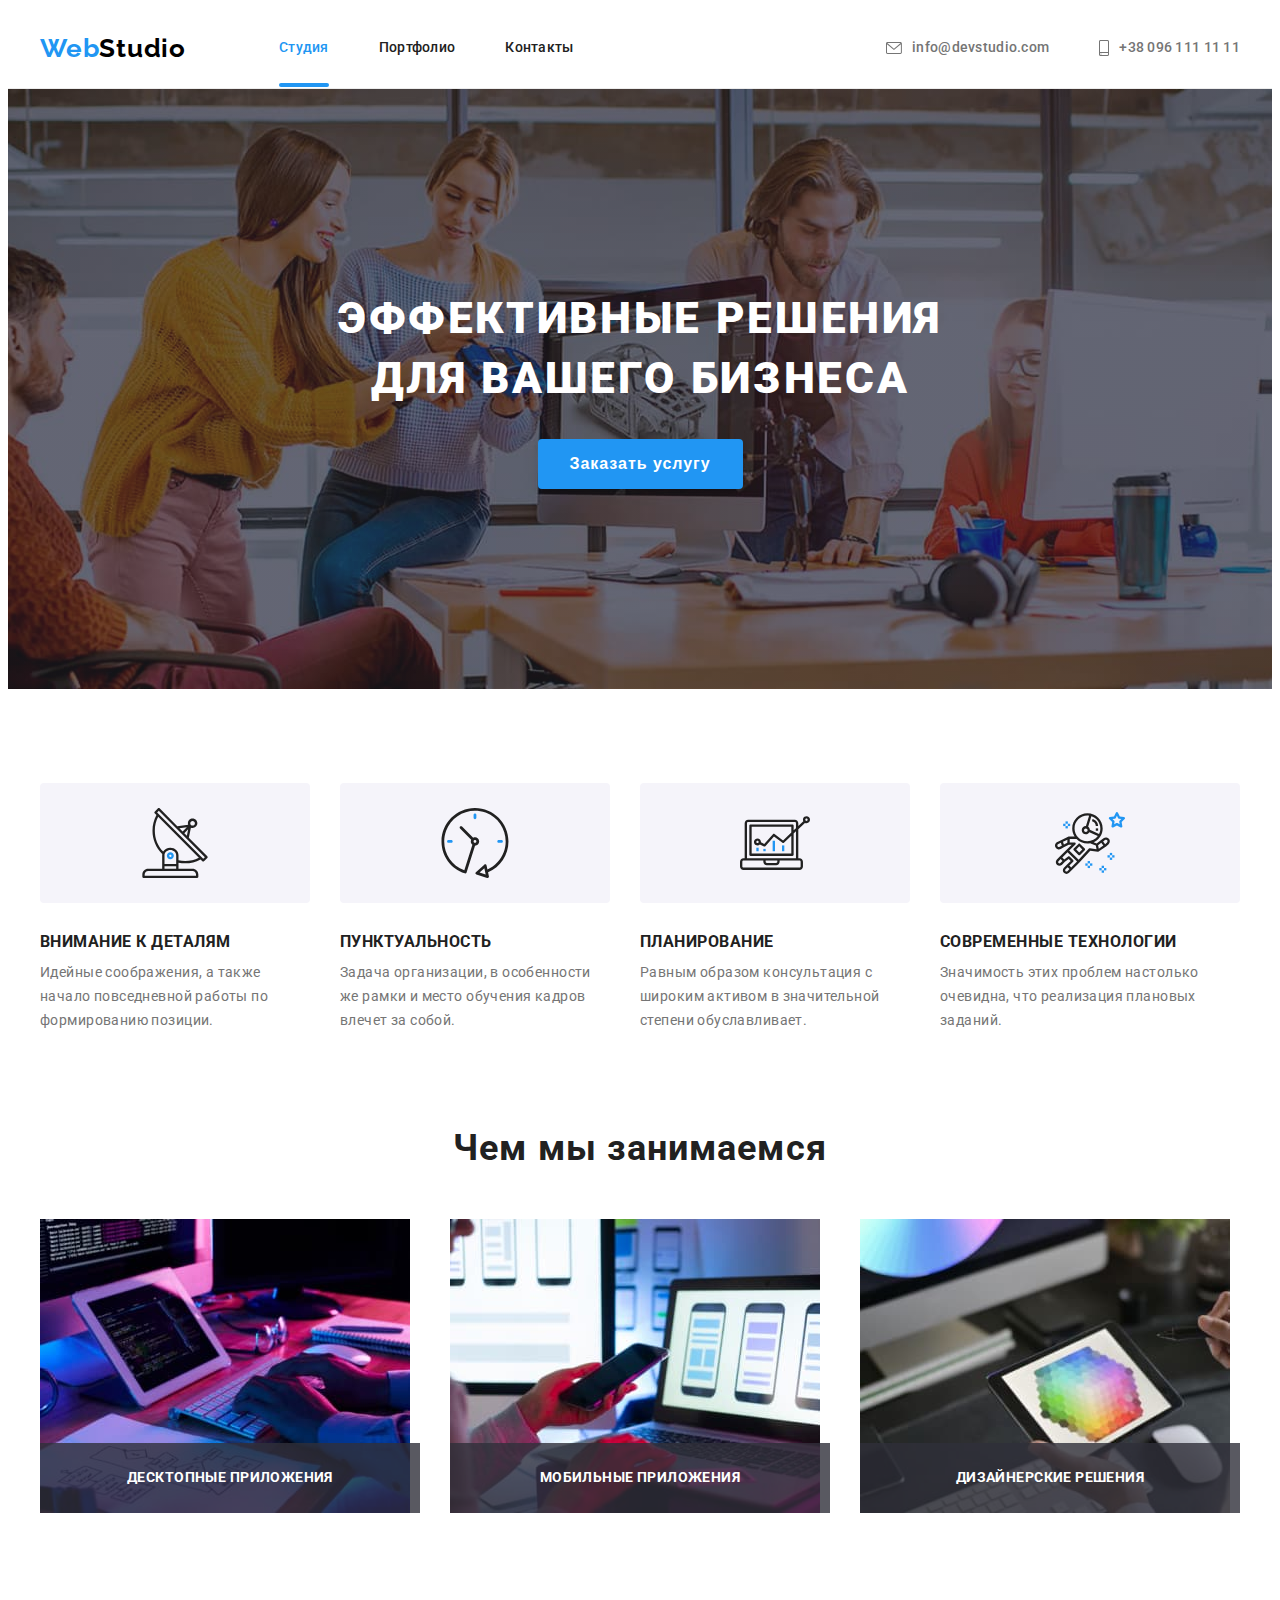
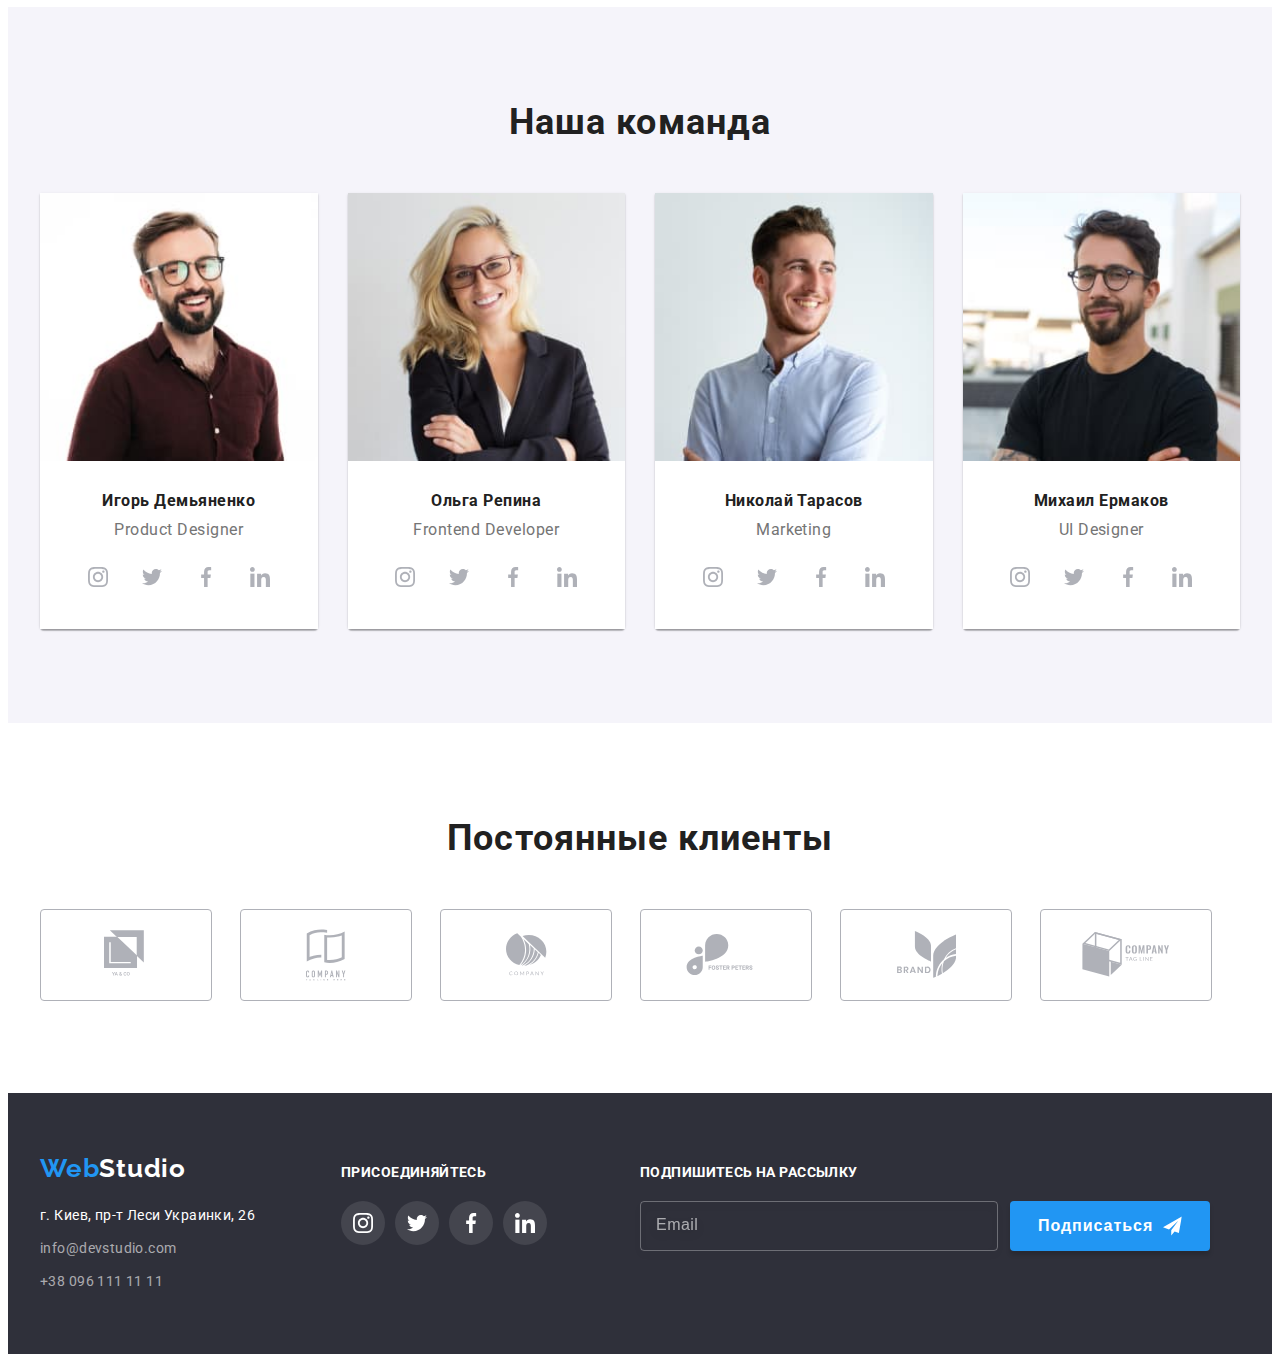
==== index.html @ e5c290c8 "Добавлен адаптив" ====
<!DOCTYPE html>
<html lang="ru">
<head>
    <meta charset="UTF-8">
    <meta http-equiv="X-UA-Compatible" content="IE=edge">
    <meta name="viewport" content="width=device-width, initial-scale=1.0">
    <title>Студия</title>
    <link rel="stylesheet" href="https://cdnjs.cloudflare.com/ajax/libs/modern-normalize/1.0.0/modern-normalize.min.css"
        integrity="sha512-ISS7cAi1PEhQ8jnbJpJZMd29NlhNj4AWYyLOSp2CE/CsHxTCu+r+t0D2yoJudVrd0/8fTVPUVDzY5Tvli75u/g=="
        crossorigin="anonymous" />
    <link rel="stylesheet" href="https://cdnjs.cloudflare.com/ajax/libs/animate.css/4.1.1/animate.min.css" />
    <link rel="preconnect" href="https://fonts.gstatic.com">
    <link href="https://fonts.googleapis.com/css2?family=Raleway:wght@700&family=Roboto:wght@400;500;700;900&display=swap"
        rel="stylesheet">
    <link rel="stylesheet" href="./css/main.min.css">
</head>
<body>
 <header class="header">
    <div class="container">
    <nav class="navigation">
    <!--Логотип-->
    <a class="logo link" href="./index.html"><span lang="en">Web<span class="logo_theme_white">Studio</span></span></a>

    <!--Главное меню-->
    <ul class="navigation-list list">
        <li class="navigation-list__item"> 
            <a class="navigation-list__link link current" href="./index.html">Студия</a>
        </li>
        <li class="navigation-list__item">
            <a class="navigation-list__link link" href="./portfolio.html">Портфолио</a>
        </li>
        <li class="navigation-list__item">
            <a class="navigation-list__link link" href="">Контакты</a>
        </li>
    </ul>
    </nav>
    <button type="button" class="burger-btn" data-menu-button>
        <svg class="burger-btn__icon">
            <use href="./images/icons.svg#icon-burger"></use>
        </svg>
    </button>

    <!--Контакты-->
    <ul class="contact-list list">
        <li class="contact-list__item">
            <a class="contact-list__link link" href="mailto:info@devstudio.com">
                <svg class="contact-list__icon mail-icon" width="16" height="12">
                    <use href="./images/icons.svg#envelope"></use>
                </svg>
                info@devstudio.com</a>
        </li>
        <li class="contact-list__item">
            <a class="contact-list__link link" href="tel:+380961111111">
                <svg class="contact-list__icon tel-icon" width="10" height="16">
                    <use href="./images/icons.svg#smartphone"></use>
                </svg>
                +38 096 111 11 11</a>
        </li>
    </ul>
 </div>
 <!--МОБИЛЬНОЕ МЕНЮ-->
 <div class="mobile-menu" data-menu>
    <button type="button" class="mobile-menu__close-btn" data-menu-close>
        <svg class="mobile-menu__icon">
            <use href="./images/icons.svg#modal-close-btn"></use>
        </svg>
    </button>
    <ul class="mobile-menu__list list">
        <li class="mobile-menu__item">
            <a href="./index.html" class="mobile-menu__link link current">Студия</a>
        </li>
        <li class="mobile-menu__item">
            <a href="./portfolio.html" class="mobile-menu__link link">Портфолио</a>
        </li>
        <li class="mobile-menu__item">
            <a href="" class="mobile-menu__link link">Контакты</a>
        </li>
    </ul>
    <ul class="mobile-contact-list list">
        <li class="mobile-contact-list__item">
            <a class="mobile-contact-list__link link current-tel" href="tel:+380961111111">
            +38 096 111 11 11</a>
        </li>
        <li class="mobile-contact-list__item">
            <a class="mobile-contact-list__link link" href="mailto:info@devstudio.com">
            info@devstudio.com</a>
        </li>
    </ul>
    <ul class="mobile-social-list list">
        <li class="mobile-social-list__item">
            <a href="" class="mobile-social-list__link link">Instagram</a>
        </li>
        <li class="mobile-social-list__item">
            <a href="" class="mobile-social-list__link link">Twitter</a>
        </li>
        <li class="mobile-social-list__item">
            <a href="" class="mobile-social-list__link link">Facebook</a>
        </li>
        <li class="mobile-social-list__item">
            <a href="" class="mobile-social-list__link link">LinkedIn</a>
        </li>
    </ul>
 </div>
 </header> 
<main>

    <!--hero-->
    <section class="hero"> 
        <div class="container">
        <h1 class="hero__title">Эффективные решения для вашего бизнеса</h1>
        <button class="hero__modal-btn" type="button" data-modal-open>Заказать услугу</button>
        </div>
    </section>

    <!--Особенности-->
    <section class="features section">
        <div class="container">
        <h2 class="visually-hidden">Особенности</h2>
        <ul class="features-list list">
            <li class="features-list__item">
                <div class="features-list__icon-container">
                    <svg class="features-list__icon" width="70" height="70">
                        <use href="./images/icons.svg#antenna"></use>
                    </svg>
                </div>
                <h3 class="features-list__title">Внимание к деталям</h3>
                <p class="features-list__text">Идейные соображения, а также начало повседневной работы по формированию позиции.</p>
            </li>
            <li class="features-list__item">
                <div class="features-list__icon-container">
                    <svg class="features-list__icon" width="70" height="70">
                        <use href="./images/icons.svg#clock"></use>
                    </svg>
                </div>
                <h3 class="features-list__title">Пунктуальность</h3>
                <p class="features-list__text">Задача организации, в особенности же рамки и место обучения кадров влечет за собой.</p>
            </li>
            <li class="features-list__item">
                <div class="features-list__icon-container">
                    <svg class="features-list__icon" width="70" height="70">
                        <use href="./images/icons.svg#diagram"></use>
                    </svg>
                </div>
                <h3 class="features-list__title">Планирование</h3>
                <p class="features-list__text">Равным образом консультация с широким активом в значительной степени обуславливает.</p>
            </li>
            <li class="features-list__item">
                <div class="features-list__icon-container">
                    <svg class="features-list__icon" width="70" height="70">
                        <use href="./images/icons.svg#astronaut"></use>
                    </svg>
                </div>
                <h3 class="features-list__title">Современные технологии</h3>
                <p class="features-list__text">Значимость этих проблем настолько очевидна, что реализация плановых заданий.</p>
            </li>
        </ul>
        </div>
    </section>

    <!--Услуги компании-->
    <section class="services">
        <div class="container">
        <h2 class="title">Чем мы занимаемся</h2>
        <ul class="services-list list">
            <li class="services-list__item thumb">
                <picture>
                    <source srcset="./images/services/desktop/services-1.jpg 1x, ./images/services/desktop/services-1@2x.jpg 2x"
                        media="(min-width: 1200px)">
                    <img class="services-list__img" src="./images/services/desktop/services-1.jpg" alt="Услуга 1">
                </picture>
                <div class="services-list__label">
                    <p class="services-list__label-name">Десктопные приложения</p>
                </div>
            </li>
            <li class="services-list__item thumb">
            <picture>
                <source srcset="./images/services/desktop/services-2.jpg 1x, ./images/services/desktop/services-2@2x.jpg 2x"
                    media="(min-width: 1200px)">
                <img class="services-list__img" src="./images/services/desktop/services-2.jpg" alt="Услуга 2">
            </picture>
                <div class="services-list__label">
                    <p class="services-list__label-name">Мобильные приложения</p>
                </div>
            </li>
            <li class="services-list__item thumb">
                <picture>
                    <source srcset="./images/services/desktop/services-3.jpg 1x, ./images/services/desktop/services-3@2x.jpg 2x"
                        media="(min-width: 1200px)">
                    <img class="services-list__img" src="./images/services/desktop/services-1.jpg" alt="Услуга 3">
                </picture>
                <div class="services-list__label">
                    <p class="services-list__label-name">Дизайнерские решения</p>
                </div>
            </li>
        </ul>
        </div>
    </section>

    <!--Сотрудники компании-->
    <section class="team section">
        <div class="container">
        <h2 class="title">Наша команда</h2>
        <ul class="team-list list">
            <li class="team-list__item">
                <picture>
                    <source srcset="./images/team/desktop/team-card-1.jpg 1x, ./images/team/desktop/team-card-1@2x.jpg 2x"
                        media="(min-width: 1200px)">
                    <source srcset="./images/team/tablet/team-card-1.jpg 1x, ./images/team/tablet/team-card-1@2x.jpg 2x"
                        media="(min-width: 768px)">
                    <source srcset="./images/team/mobile/team-card-1.jpg 1x, ./images/team/mobile/team-card-1@2x.jpg 2x"
                        media="(min-width: 480px)">
                    <img class="team-list__img" src="./images/team/desktop/team-card-1.jpg" alt="Фото Игоря Демьяненко" />
                </picture>
            <div class="team-list__card">
            <h3 class="team-list__name">Игорь Демьяненко</h3>
            <p class="team-list__position" lang="en">Product Designer</p>
            <ul class="social-list list">
                <li class="social-list__item">
                    <a class="social-list__link link" href="">
                        <svg class="social-list__icon">
                            <use href="./images/icons.svg#instagram"></use>
                        </svg>
                    </a>
                </li>
                <li class="social-list__item">
                    <a class="social-list__link link" href="">
                        <svg class="social-list__icon">
                            <use href="./images/icons.svg#twitter"></use>
                        </svg>
                    </a>
                </li>
                <li class="social-list__item">
                    <a class="social-list__link link" href="">
                        <svg class="social-list__icon">
                            <use href="./images/icons.svg#facebook"></use>
                        </svg>
                    </a>
                </li>
                <li class="social-list__item">
                    <a class="social-list__link link" href="">
                        <svg class="social-list__icon">
                            <use href="./images/icons.svg#linkedin"></use>
                        </svg>
                    </a>
                </li>
            </ul>
            </div>
            </li>
            <li class="team-list__item">
                <picture>
                    <source srcset="./images/team/desktop/team-card-2.jpg 1x, ./images/team/desktop/team-card-2@2x.jpg 2x"
                        media="(min-width: 1200px)">
                    <source srcset="./images/team/tablet/team-card-2.jpg 1x, ./images/team/tablet/team-card-2@2x.jpg 2x"
                        media="(min-width: 768px)">
                    <source srcset="./images/team/mobile/team-card-2.jpg 1x, ./images/team/mobile/team-card-2@2x.jpg 2x"
                        media="(min-width: 480px)">
                    <img class="team-list__img" src="./images/team/desktop/team-card-2.jpg" alt="Фото Ольги Репиной" />
                </picture>
                <div class="team-list__card">
                <h3 class="team-list__name">Ольга Репина</h3>
                <p class="team-list__position" lang="en">Frontend Developer</p>
                <ul class="social-list list">
                    <li class="social-list__item">
                        <a class="social-list__link link" href="">
                            <svg class="social-list__icon">
                                <use href="./images/icons.svg#instagram"></use>
                            </svg>
                        </a>
                    </li>
                    <li class="social-list__item">
                        <a class="social-list__link link" href="">
                            <svg class="social-list__icon">
                                <use href="./images/icons.svg#twitter"></use>
                            </svg>
                        </a>
                    </li>
                    <li class="social-list__item">
                        <a class="social-list__link link" href="">
                            <svg class="social-list__icon">
                                <use href="./images/icons.svg#facebook"></use>
                            </svg>
                        </a>
                    </li>
                    <li class="social-list__item">
                        <a class="social-list__link link" href="">
                            <svg class="social-list__icon">
                                <use href="./images/icons.svg#linkedin"></use>
                            </svg>
                        </a>
                    </li>
                </ul>
                </div>
            </li>
            <li class="team-list__item">
                <picture>
                    <source srcset="./images/team/desktop/team-card-3.jpg 1x, ./images/team/desktop/team-card-3@2x.jpg 2x"
                        media="(min-width: 1200px)">
                    <source srcset="./images/team/tablet/team-card-3.jpg 1x, ./images/team/tablet/team-card-3@2x.jpg 2x"
                        media="(min-width: 768px)">
                    <source srcset="./images/team/mobile/team-card-3.jpg 1x, ./images/team/mobile/team-card-3@2x.jpg 2x"
                        media="(min-width: 480px)">
                    <img class="team-list__img" src="./images/team/desktop/team-card-3.jpg" alt="Фото Николая Тарасова" />
                </picture>
                <div class="team-list__card">
                <h3 class="team-list__name">Николай Тарасов</h3>
                <p class="team-list__position" lang="en">Marketing</p>
                <ul class="social-list list">
                    <li class="social-list__item">
                        <a class="social-list__link link" href="">
                            <svg class="social-list__icon">
                                <use href="./images/icons.svg#instagram"></use>
                            </svg>
                        </a>
                    </li>
                    <li class="social-list__item">
                        <a class="social-list__link link" href="">
                            <svg class="social-list__icon">
                                <use href="./images/icons.svg#twitter"></use>
                            </svg>
                        </a>
                    </li>
                    <li class="social-list__item">
                        <a class="social-list__link link" href="">
                            <svg class="social-list__icon">
                                <use href="./images/icons.svg#facebook"></use>
                            </svg>
                        </a>
                    </li>
                    <li class="social-list__item">
                        <a class="social-list__link link" href="">
                            <svg class="social-list__icon">
                                <use href="./images/icons.svg#linkedin"></use>
                            </svg>
                        </a>
                    </li>
                </ul>
                </div>
            </li>
            <li class="team-list__item">
                <picture>
                    <source srcset="./images/team/desktop/team-card-4.jpg 1x, ./images/team/desktop/team-card-4@2x.jpg 2x"
                        media="(min-width: 1200px)">
                    <source srcset="./images/team/tablet/team-card-4.jpg 1x, ./images/team/tablet/team-card-4@2x.jpg 2x"
                        media="(min-width: 768px)">
                    <source srcset="./images/team/mobile/team-card-4.jpg 1x, ./images/team/mobile/team-card-4@2x.jpg 2x"
                        media="(min-width: 480px)">
                    <img class="team-list__img" src="./images/team/desktop/team-card-4.jpg" alt="Фото Михаила Ермакова" />
                </picture>
                <div class="team-list__card">
                <h3 class="team-list__name">Михаил Ермаков</h3>
                <p class="team-list__position" lang="en">UI Designer</p>
                <ul class="social-list list">
                    <li class="social-list__item">
                        <a class="social-list__link link" href="">
                            <svg class="social-list__icon">
                                <use href="./images/icons.svg#instagram"></use>
                            </svg>
                        </a>
                    </li>
                    <li class="social-list__item">
                        <a class="social-list__link link" href="">
                            <svg class="social-list__icon">
                                <use href="./images/icons.svg#twitter"></use>
                            </svg>
                        </a>
                    </li>
                    <li class="social-list__item">
                        <a class="social-list__link link" href="">
                            <svg class="social-list__icon">
                                <use href="./images/icons.svg#facebook"></use>
                            </svg>
                        </a>
                    </li>
                    <li class="social-list__item">
                        <a class="social-list__link link" href="">
                            <svg class="social-list__icon">
                                <use href="./images/icons.svg#linkedin"></use>
                            </svg>
                        </a>
                    </li>
                </ul>
                </div>
            </li>
        </ul>
        </div>
    </section>

<!--Клиенты компании-->
    <section class="clients section">
            <div class="container">
                <h2 class="title">Постоянные клиенты</h2>
                <ul class="clients-list list">
                    <li class="clients-list__item">
                        <a class="clients-list__link link" href="">
                        <svg class="clients-list__icon" width="44" height="49">
                            <use href="./images/icons.svg#logo-1"></use>
                        </svg>
                        </a>
                    </li>
                    <li class="clients-list__item">
                        <a class="clients-list__link link" href="">
                            <svg class="clients-list__icon" width="40" height="52">
                                <use href="./images/icons.svg#logo-2"></use>
                            </svg>
                        </a>
                    </li>
                    <li class="clients-list__item">
                        <a class="clients-list__link link" href="">
                            <svg class="clients-list__icon" width="41" height="43">
                                <use href="./images/icons.svg#logo-3"></use>
                            </svg>
                        </a>
                    </li>
                    <li class="clients-list__item">
                        <a class="clients-list__link link" href="">
                            <svg class="clients-list__icon" width="80" height="42">
                                <use href="./images/icons.svg#logo-4"></use>
                            </svg>
                        </a>
                    </li>
                    <li class="clients-list__item">
                        <a class="clients-list__link link" href="">
                            <svg class="clients-list__icon" width="59" height="47">
                                <use href="./images/icons.svg#logo-5"></use>
                            </svg>
                    </a>
                </li>
                    <li class="clients-list__item">
                        <a class="clients-list__link link" href="">
                            <svg class="clients-list__icon" width="88" height="45">
                                <use href="./images/icons.svg#logo-6"></use>
                            </svg>
                        </a>
                    </li>
                </ul>
            </div>
    </section>
</main> 

<!--Подвал сайта-->
<footer class="footer">
        <div class="container footer-flex">
            <div class="address-container">
        <!--Логотип-->
        <a class="logo link" href="./index.html"><span lang="en">Web<span class="logo_theme_dark">Studio</span></span></a>
        <!--Контакты-->
        <address class="address">
            <ul class="address-list list"> 
                <li class="address-list__item"> 
                    <p class="fact-address">г. Киев, пр-т Леси Украинки, 26</p>
                </li>
                <li class="address-list__item">
                    <a class="contact link" href="mailto:info@devstudio.com">info@devstudio.com</a>
                </li>
                <li class="address-list__item">
                    <a class="contact link" href="tel:+380961111111">+38 096 111 11 11</a>
                </li>
            </ul>
        </address>
            </div>
            <div class="social-link-container">
                <b class="join">присоединяйтесь</b>
                <ul class="social-list list">
                    <li class="social-list__item">
                        <a class="social-list__link footer-social-link link" href="">
                            <svg class="social-list__icon footer-svg">
                                <use href="./images/icons.svg#instagram"></use>
                            </svg>
                        </a>
                    </li>
                    <li class="social-list__item">
                        <a class="social-list__link footer-social-link link" href="">
                            <svg class="social-list__icon footer-svg">
                                <use href="./images/icons.svg#twitter"></use>
                            </svg>
                        </a>
                    </li>
                    <li class="social-list__item">
                        <a class="social-list__link footer-social-link link" href="">
                            <svg class="social-list__icon footer-svg">
                                <use href="./images/icons.svg#facebook"></use>
                            </svg>
                        </a>
                    </li>
                    <li class="social-list__item">
                        <a class="social-list__link footer-social-link link" href="">
                            <svg class="social-list__icon footer-svg">
                                <use href="./images/icons.svg#linkedin"></use>
                            </svg>
                        </a>
                    </li>
                </ul>

            </div>

            <div class="footer-modal-form-container">
                <b class="join">Подпишитесь на рассылку</b>
                <form action="#" class="footer-modal-form">
                    <input type="email" name="user-email" class="footer-modal-form__input" placeholder="Email" required
                        pattern="([A-z0-9_.-]{1,})@([A-z0-9_.-]{1,}).([A-z]{2,8})" title="test@gmail.com">
                    <button type="submit" class="footer-modal-form__btn">Подписаться
                    <svg class="footer-modal-form__icon" width="24" height="24">
                        <use href="./images/icons.svg#icon-send"></use>
                    </svg>
                    </button>
                </form>
            </div>
        </div>
</footer>
<div class="backdrop is-hidden" data-modal>
    <div class="modal">
        <button type="button" class="modal__close-btn" data-modal-close>
            <svg class="modal__icon">
                <use href="./images/icons.svg#modal-close-btn"></use>
            </svg>
        </button>
        <b class="modal-form-title">Оставьте свои данные, мы вам перезвоним</b>
        <form action="#" class="modal-form">
            <label class="modal-form__field">
                Имя
                <span class="modal-form__input-wraper">
                    <input type="text" name="user-name" class="modal-form__input" required minlength="2">
                    <svg class="modal-form__icon" width="18" height="18">
                        <use href="./images/icons.svg#icon-person-black"></use>
                    </svg>
                </span>
            </label>
            <label class="modal-form__field">
                Телефон
                <span class="modal-form__input-wraper">
                    <input type="tel" name="user-phone" class="modal-form__input" required pattern="[0-9]{3}-[0-9]{3}-[0-9]{2}-[0-9]{2}"
                        title="099-111-22-22">
                    <svg class="modal-form__icon" width="18" height="18">
                        <use href="./images/icons.svg#icon-phone-black"></use>
                    </svg>
                </span>
            </label>
            <label class="modal-form__field">
                Почта
                <span class="modal-form__input-wraper">
                    <input type="email" name="user-email" class="modal-form__input" required
                        pattern="([A-z0-9_.-]{1,})@([A-z0-9_.-]{1,}).([A-z]{2,8})" title="test@gmail.com">
                    <svg class="modal-form__icon" width="18" height="18">
                        <use href="./images/icons.svg#icon-email-black"></use>
                    </svg>
                </span>
            </label>
            <label class="modal-form__field">
                Комментарий
                <textarea name="user-comment" class="modal-form__comment" placeholder="Введите текст"></textarea>
            </label>
                <input type="checkbox" id="user-term" name="user-term" class="modal-form__term visually-hidden">
            <label for="user-term" class="modal-form__check-desc">Соглашаюсь с рассылкой и принимаю&nbsp;<a class="modal-form__link link" href="">Условия договора</a></label>
            <button type="submit" class="modal-form__btn">Отправить</button>
        </form>
    </div>
</div>
<script src="./js/modal.js"></script>
<script src="./js/mobile-menu.js"></script>
</body>
</html>
---- css/main.min.css ----
:root{--main-font: 'Roboto', sans-serif;--secondary-font: 'Raleway', sans-serif;--accent-color: #2196f3;--main-color: #212121;--secondary-color: #757575;--third-color: #ffffff;--header-logo-color: #000000;--footer-contact-color: rgba(255, 255, 255, 0.6);--dark-background-color: #2f303a;--hero-background-color: #c4c4c4;--features-background-color: #f5f4fa;--icon-color: #afb1b8}.visually-hidden{position:absolute !important;clip:rect(1px 1px 1px 1px);clip:rect(1px, 1px, 1px, 1px);padding:0 !important;border:0 !important;height:1px !important;width:1px !important;overflow:hidden}body{font-family:var(--main-font);font-weight:500;font-size:14px;line-height:1.14}h1,h2,h3,h4,h5,h6,p{margin:0}ul,ol{margin:0;padding:0}img{display:block}@media screen and (max-width: 1199px){.section{padding-top:60px;padding-bottom:60px}}@media screen and (min-width: 1200px){.section{padding-top:94px;padding-bottom:94px}}.link{text-decoration:none}.list{list-style:none}.address{font-style:normal}.container{padding-left:15px;padding-right:15px}.header .container{display:flex;align-items:center;justify-content:space-between}@media screen and (min-width: 480px){.container{width:480px;margin:0 auto}}@media screen and (min-width: 768px){.container{width:768px}}@media screen and (min-width: 1200px){.container{width:1200px}}.logo{font-family:var(--secondary-font);font-weight:700;font-size:24px;line-height:1.17;letter-spacing:0.03em;color:var(--accent-color)}.footer .logo{margin-right:0}@media screen and (min-width: 768px){.logo{margin-right:88px}}@media screen and (min-width: 1200px){.logo{font-size:26px;line-height:1.19;margin-right:93px}}.logo_theme_white{color:var(--header-logo-color)}.logo_theme_dark{color:var(--third-color)}.title{font-weight:700;font-size:28px;line-height:1.18;text-align:center;letter-spacing:0.03em;color:var(--main-color);margin-bottom:30px}@media screen and (min-width: 1199px){.title{font-size:36px;line-height:1.17;margin-bottom:50px}}.social-list{display:flex;justify-content:center;align-items:center}.social-list__icon{width:20px;height:20px;fill:var(--icon-color);transition:fill 250ms cubic-bezier(0.4, 0, 0.2, 1)}.social-list__link:hover .social-list__icon,.social-list__link:focus .social-list__icon{fill:var(--third-color)}.social-list__link{display:flex;justify-content:center;align-items:center;width:44px;height:44px;border-radius:50%;background-color:var(--third-color);transition:background-color 250ms cubic-bezier(0.4, 0, 0.2, 1)}.social-list__link:hover,.social-list__link:focus{background-color:var(--accent-color)}.social-list__item:not(:last-child){margin-right:22px}@media screen and (min-width: 1200px){.social-list__item:not(:last-child){margin-right:10px}}.backdrop{position:fixed;top:0;left:0;width:100vw;height:100vh;background-color:rgba(0,0,0,0.2);transition:opacity 250ms cubic-bezier(0.4, 0, 0.2, 1),visibility 250ms cubic-bezier(0.4, 0, 0.2, 1),pointer-events 250ms cubic-bezier(0.4, 0, 0.2, 1),transform 250ms cubic-bezier(0.4, 0, 0.2, 1),opacity 250ms cubic-bezier(0.4, 0, 0.2, 1);transform:scale(1)}.modal{position:absolute;top:50%;left:50%;transform:translate(-50%, -50%);width:450px;height:609px;padding:40px;background-color:var(--third-color);box-shadow:0px 1px 3px rgba(0,0,0,0.12),0px 1px 1px rgba(0,0,0,0.14),0px 2px 1px rgba(0,0,0,0.2);border-radius:4px}.modal__icon{width:18px;height:18px;fill:var(--header-logo-color);transition:fill 250ms cubic-bezier(0.4, 0, 0.2, 1)}.modal__close-btn:focus .modal__icon,.modal__close-btn:hover .modal__icon{fill:var(--accent-color)}.modal__close-btn{position:absolute;display:flex;justify-content:center;align-items:center;top:8px;right:8px;width:30px;height:30px;padding:6px;background-color:transparent;border:1px solid rgba(0,0,0,0.1);border-radius:50%;cursor:pointer}.is-hidden{opacity:0;visibility:hidden;pointer-events:none;transform:scale(0)}@media screen and (min-width: 1200px){.modal{width:528px;height:581px}}.modal-form{display:flex;flex-direction:column}.modal-form__input{width:100%;height:40px;border:1px solid rgba(33,33,33,0.2);border-radius:4px;padding-left:42px;outline:none;transition:border-color 250ms cubic-bezier(0.4, 0, 0.2, 1)}.modal-form__input:focus{border-color:var(--accent-color)}.modal-form__icon{position:absolute;top:50%;left:12px;transform:translateY(-50%);transition:fill 250ms cubic-bezier(0.4, 0, 0.2, 1)}.modal-form__input:focus+.modal-form__icon{fill:var(--accent-color)}.modal-form__input-wraper{position:relative;display:block;margin-top:4px}.modal-form__comment{width:100%;height:120px;border:1px solid rgba(33,33,33,0.2);border-radius:4px;padding:12px 16px;resize:none;outline:none;transition:border-color 250ms cubic-bezier(0.4, 0, 0.2, 1);margin-top:12px}.modal-form__comment::placeholder{color:rgba(117,117,117,0.5)}.modal-form__comment:focus{border-color:var(--accent-color)}.modal-form__check-desc{display:flex;align-items:center;font-size:12px;font-weight:400;line-height:1.17;letter-spacing:0.03em;color:var(--secondary-color);margin-top:20px;margin-left:auto;margin-right:auto}.modal-form__check-desc::before{display:block;content:'';width:16px;height:16px;border:1px solid #000000;cursor:pointer;margin-right:8px;border-radius:2px}.modal-form__btn{font-weight:700;font-size:16px;line-height:1.88;align-items:center;text-align:center;letter-spacing:0.06em;cursor:pointer;align-self:center;background-color:var(--accent-color);box-shadow:0px 4px 4px rgba(0,0,0,0.15);border-radius:4px;border:none;display:block;margin-top:30px;margin-left:auto;margin-right:auto;padding:10px 55px;color:var(--third-color);transition:background-color 250ms cubic-bezier(0.4, 0, 0.2, 1)}.modal-form__btn:hover,.modal-form__btn:focus{background-color:#188ce8;outline:none}.modal-form__field{font-weight:400;font-size:12px;line-height:1.17;letter-spacing:0.01em;color:var(--secondary-color);margin-top:10px}.modal-form__link{text-decoration-line:underline;color:var(--accent-color)}.modal-form__term:checked+.modal-form__check-desc::before{background-color:var(--accent-color);background-image:url(../images/modal-form/icon-check.svg);background-position:center;border:none;background-size:cover}.modal-form__term:focus+.modal-form__check-desc::before{box-shadow:0 0 0 2px #2196f3}.modal-form-title{font-size:20px;line-height:1.5;text-align:center;letter-spacing:0.03em;color:var(--main-color)}@media screen and (min-width: 1200px){.modal-form__check-desc{font-size:14px;line-height:1.71;letter-spacing:0.03em}.modal-form-title{line-height:1.15}}.header{border-bottom:1px solid #ececec;padding-top:16px;padding-bottom:16px}@media screen and (max-width: 767px){.navigation-list{display:none}.contact-list{display:none}.burger-btn{background-color:transparent;border:none;padding:0;height:40px;cursor:pointer;transition:fill 250ms cubic-bezier(0.4, 0, 0.2, 1)}.burger-btn__icon{width:40px;height:40px}.burger-btn:focus{fill:var(--accent-color)}.mobile-menu{position:fixed;top:0;left:50%;width:100vw;max-width:480px;height:100vh;background-color:var(--third-color);padding:48px 40px;opacity:0;visibility:hidden;pointer-events:none;transform:translateX(-50%);transition:opacity 250ms cubic-bezier(0.4, 0, 0.2, 1)}.is-open{opacity:1;visibility:visible;pointer-events:auto;transform:translateX(-50%)}.mobile-menu__link{font-weight:500;font-size:40px;line-height:1.175;letter-spacing:0.02em;color:var(--main-color)}.mobile-menu__item:not(:last-child){margin-bottom:32px}.mobile-contact-list__link{font-weight:500;font-size:24px;line-height:1.17;letter-spacing:0.02em;color:var(--secondary-color)}.current-tel{font-weight:500;font-size:34px;line-height:1.18;letter-spacing:0.02em;color:var(--accent-color)}.mobile-contact-list{margin-top:302px;margin-bottom:64px}.mobile-contact-list__item:not(:last-child){margin-bottom:32px}.mobile-social-list__link{font-weight:500;font-size:18px;line-height:1.22;letter-spacing:0.02em;color:var(--accent-color)}.mobile-social-list{display:flex;align-items:center}.mobile-social-list__item:not(:last-child){margin-right:10px;padding-right:10px;border-right:1px solid rgba(33,33,33,0.2)}.mobile-menu__close-btn{position:absolute;display:flex;justify-content:center;align-items:center;top:10px;right:15px;background-color:transparent;border:none;padding:0;cursor:pointer;transition:fill 250ms cubic-bezier(0.4, 0, 0.2, 1)}.mobile-menu__close-btn:focus{fill:var(--accent-color)}.mobile-menu__icon{width:40px;height:40px}.current{color:var(--accent-color)}}@media screen and (min-width: 768px){.mobile-menu{display:none}.burger-btn{display:none}.navigation{display:flex;align-items:center}.navigation-list{display:flex;align-items:center}.navigation-list__item:not(:last-child){margin-right:50px}.navigation-list__link{letter-spacing:0.02em;color:var(--main-color);padding-top:32px;padding-bottom:32px;transition:color 250ms cubic-bezier(0.4, 0, 0.2, 1)}.navigation-list__link:hover,.navigation-list__link:focus{color:var(--accent-color)}.current{color:var(--accent-color);position:relative}.current::after{content:'';position:absolute;display:block;width:100%;height:4px;background-color:var(--accent-color);border-radius:2px;bottom:0;left:0}.contact-list{margin-left:auto}.contact-list__item:not(:last-child){margin-bottom:10px}.contact-list__link{font-size:12px;line-height:1.17;letter-spacing:0.02em;color:var(--secondary-color);display:flex;align-items:center;transition:color 250ms cubic-bezier(0.4, 0, 0.2, 1),fill 250ms cubic-bezier(0.4, 0, 0.2, 1)}.contact-list__link:hover,.contact-list__link:focus{color:var(--accent-color);fill:var(--accent-color)}.contact-list__icon{display:inline-flex;fill:currentColor;margin-right:8px}.mail-icon{width:14px;height:10px}.tel-icon{width:10px;height:14px}}@media screen and (min-width: 1200px){.header{padding-top:0;padding-bottom:0}.contact-list{display:flex;align-items:center}.contact-list__item:not(:last-child){margin-right:50px}.contact-list__item:first-child{margin-bottom:0}.contact-list__link{font-size:14px;line-height:1.14;padding-top:32px;padding-bottom:32px}.contact-list__icon{margin-right:10px}.mail-icon{width:16px;height:12px}.tel-icon{width:10px;height:16px}}.hero{max-width:767px;background-color:var(--hero-background-color);background-image:linear-gradient(rgba(47,48,58,0.4), rgba(47,48,58,0.4)),url(../images/hero/mobile/hero-mobile.jpg);background-repeat:no-repeat;background-position:center;background-size:cover;padding-top:200px;padding-bottom:200px;margin:0 auto}@media screen and (min-device-pixel-ratio: 2), screen and (min-resolution: 192dpi), screen and (min-resolution: 2dppx){.hero{background-image:linear-gradient(rgba(47,48,58,0.4), rgba(47,48,58,0.4)),url(../images/hero/mobile/hero-mobile@2x.jpg)}}@media screen and (min-width: 768px){.hero{max-width:1199px;background-image:linear-gradient(rgba(47,48,58,0.4), rgba(47,48,58,0.4)),url(../images/hero/tablet/hero-tablet.jpg)}}@media screen and (min-width: 768px) and (min-device-pixel-ratio: 2), screen and (min-width: 768px) and (min-resolution: 192dpi), screen and (min-width: 768px) and (min-resolution: 2dppx){.hero{background-image:linear-gradient(rgba(47,48,58,0.4), rgba(47,48,58,0.4)),url(../images/hero/tablet/hero-tablet@2x.jpg)}}@media screen and (min-width: 1200px){.hero{max-width:1600px;background-image:linear-gradient(rgba(47,48,58,0.4), rgba(47,48,58,0.4)),url(../images/hero/desktop/hero-desktop.jpg)}}@media screen and (min-width: 1200px) and (min-device-pixel-ratio: 2), screen and (min-width: 1200px) and (min-resolution: 192dpi), screen and (min-width: 1200px) and (min-resolution: 2dppx){.hero{background-image:linear-gradient(rgba(47,48,58,0.4), rgba(47,48,58,0.4)),url(../images/hero/desktop/hero-desktop@2x.jpg)}}.hero__title{font-weight:900;font-size:26px;line-height:1.62;text-align:center;letter-spacing:0.06em;text-transform:uppercase;color:var(--third-color);max-width:360px;margin:auto}@media screen and (min-width: 1200px){.hero__title{font-size:44px;line-height:1.36;max-width:696px}}.hero__modal-btn{font-weight:700;font-size:16px;line-height:1.88;align-items:center;text-align:center;letter-spacing:0.06em;cursor:pointer;background-color:var(--accent-color);box-shadow:0px 4px 4px rgba(0,0,0,0.15);border-radius:4px;border:none;display:block;margin-top:30px;margin-left:auto;margin-right:auto;padding:10px 32px;color:var(--third-color);transition:background-color 250ms cubic-bezier(0.4, 0, 0.2, 1)}.hero__modal-btn:hover,.hero__modal-btn:focus{background-color:#188ce8}.features-list__icon-container{display:flex;align-items:center;justify-content:center;padding:25px 190px;background-color:var(--features-background-color);border-radius:4px;margin-bottom:30px}.features-list__title{font-weight:700;letter-spacing:0.03em;text-transform:uppercase;color:var(--main-color);margin-bottom:10px;text-align:center}.features-list__text{font-weight:400;line-height:1.71;letter-spacing:0.03em;color:var(--secondary-color)}@media screen and (max-width: 767px){.features-list__item:not(:last-child){margin-bottom:30px}}@media screen and (min-width: 768px) and (max-width: 1199px){.features-list{display:flex;align-items:center;flex-wrap:wrap;margin-left:-30px;margin-top:-30px}.features-list__item{flex-basis:calc(100% / 2 - 30px);margin-left:30px;margin-top:30px;height:251px}.features-list__icon-container{padding-left:142px;padding-right:142px}.features-list__title{text-align:left}}@media screen and (min-width: 1200px){.features-list{display:flex;align-items:center}.features-list__icon-container{padding:25px 100px}.features-list__item:not(:last-child){margin-right:30px;max-width:270px}.features-list__title{text-align:left}}@media screen and (max-width: 1199px){.services{display:none}}.services{padding-bottom:94px}.services-list{display:flex;flex-wrap:wrap;margin-left:-30px;margin-top:-30px}.services-list__item{flex-basis:calc(100% / 3 - 30px);margin-left:30px;margin-top:30px}.services-list__label{position:absolute;bottom:0;left:0;width:100%;height:70px;display:flex;justify-content:center;align-items:center;background-color:rgba(47,48,58,0.8)}.services-list__label-name{font-weight:700;text-align:center;letter-spacing:0.03em;text-transform:uppercase;color:var(--third-color)}.thumb{position:relative}.team{background-color:var(--features-background-color)}.team-list{display:flex;flex-direction:column;align-items:center}.team-list__item{box-shadow:0px 1px 3px rgba(0,0,0,0.12),0px 1px 1px rgba(0,0,0,0.14),0px 2px 1px rgba(0,0,0,0.2);border-radius:0px 0px 4px 4px}.team-list__card{padding:30px 100px 24px 100px;background-color:var(--third-color)}.team-list__name,.team-list__position{font-size:16px;line-height:1.19;text-align:center;letter-spacing:0.03em}.team-list__name{color:var(--main-color);margin-bottom:10px}.team-list__position{font-weight:400;color:var(--secondary-color);margin-bottom:16px}.team-list__img{min-width:100%;height:auto}@media screen and (max-width: 767px){.team-list__item:not(:last-child){margin-bottom:30px}}@media screen and (min-width: 768px) and (max-width: 1199px){.team-list{display:flex;flex-direction:row;align-items:center;flex-wrap:wrap;margin-left:-30px;margin-top:-30px}.team-list__item{flex-basis:calc(100% / 2 - 30px);margin-left:30px;margin-top:30px}.team-list__card{padding:30px 55px 24px 55px}}@media screen and (min-width: 1200px){.team-list{display:flex;flex-direction:row;align-items:center;flex-wrap:wrap;margin-left:-30px;margin-top:-30px}.team-list__item{flex-basis:calc(100% / 4 - 30px);margin-left:30px;margin-top:30px}.team-list__card{padding:30px 32px}}.clients-list{display:flex;align-items:center;flex-wrap:wrap;margin-left:-30px;margin-top:-30px}.clients-list__item{flex-basis:calc(100% / 2 - 30px);margin-left:30px;margin-top:30px;max-width:210px;height:90px;box-sizing:border-box}.clients-list__link{display:flex;justify-content:center;align-items:center;width:210px;height:90px;border:1px solid var(--icon-color);border-radius:4px;transition:border-color 250ms cubic-bezier(0.4, 0, 0.2, 1)}.clients-list__link:hover,.clients-list__link:focus{border:1px solid var(--accent-color)}.clients-list__icon{fill:var(--icon-color);transition:fill 250ms cubic-bezier(0.4, 0, 0.2, 1)}.clients-list__link:hover .clients-list__icon,.clients-list__link:focus .clients-list__icon{fill:var(--accent-color)}@media screen and (min-width: 768px) and (max-width: 1199px){.clients-list__item{flex-basis:calc(100% / 3 - 30px);max-width:226px}.clients-list__link{width:226px}}@media screen and (min-width: 1200px){.clients-list__item{flex-basis:calc(100% / 6 - 30px);max-width:170px}.clients-list__link{width:170px}}.footer{background-color:var(--dark-background-color);padding-top:60px;padding-bottom:60px}.footer-flex{display:flex;flex-direction:column}@media screen and (max-width: 1199px){.footer-flex{text-align:center}}@media screen and (min-width: 768px){.footer-flex{flex-direction:row}}@media screen and (min-width: 768px) and (max-width: 1199px){.footer-flex{flex-wrap:wrap;align-items:baseline}}.fact-address,.contact{font-weight:400;line-height:1.71;letter-spacing:0.03em}.fact-address{color:var(--third-color)}.contact{color:var(--footer-contact-color);transition:color 250ms cubic-bezier(0.4, 0, 0.2, 1)}.contact:hover,.contact:focus{color:var(--accent-color)}.address{margin-top:20px}.address-list__item:not(:last-child){margin-bottom:9px}.social-link-container{margin-top:60px}.join{display:inline-block;font-weight:700;letter-spacing:0.03em;text-transform:uppercase;color:var(--third-color);margin-bottom:20px}.footer-social-link{background-color:rgba(255,255,255,0.1)}.footer-svg{fill:var(--third-color)}.footer-modal-form-container{display:block;margin-top:60px}.footer-modal-form{display:flex;flex-direction:column;align-items:center}.footer-modal-form__input{width:450px;height:50px;border:1px solid rgba(255,255,255,0.3);box-sizing:border-box;filter:drop-shadow(0px 4px 4px rgba(0,0,0,0.15));border-radius:4px;background-color:transparent;color:var(--third-color);padding:15px}.footer-modal-form__input::placeholder{font-weight:400;font-size:16px;line-height:1.25;display:flex;align-items:center;letter-spacing:0.03em;color:rgba(255,255,255,0.6)}.footer-modal-form__btn{font-weight:700;font-size:16px;line-height:1.88;text-align:center;letter-spacing:0.06em;cursor:pointer;width:200px;height:50px;background-color:var(--accent-color);box-shadow:0px 4px 4px rgba(0,0,0,0.15);border-radius:4px;border:none;margin-top:20px;padding:10px 28px;display:flex;justify-content:center;align-items:center;color:var(--third-color);transition:background-color 250ms cubic-bezier(0.4, 0, 0.2, 1)}.footer-modal-form__btn:hover,.footer-modal-form__btn:focus{background-color:#188ce8;outline:none}.footer-modal-form__icon{margin-left:10px}@media screen and (min-width: 768px){.social-link-container{margin-left:165px;margin-top:0}.address-container{margin-left:61px}.footer-modal-form-container{margin-left:auto;margin-right:auto}.address-list__item:not(:last-child){margin-bottom:8px}}@media screen and (min-width: 1200px){.social-link-container{margin-left:70px}.address-container{margin-left:0}.address-list__item:not(:last-child){margin-bottom:9px}.footer-modal-form-container{margin-top:0px;margin-left:93px;margin-right:0}.footer-modal-form{flex-direction:row}.footer-modal-form__btn{margin-top:0;margin-left:12px}.footer-flex{align-items:baseline}.address-container{width:231px}.footer-modal-form__input{width:358px}}
/*# sourceMappingURL=main.min.css.map */
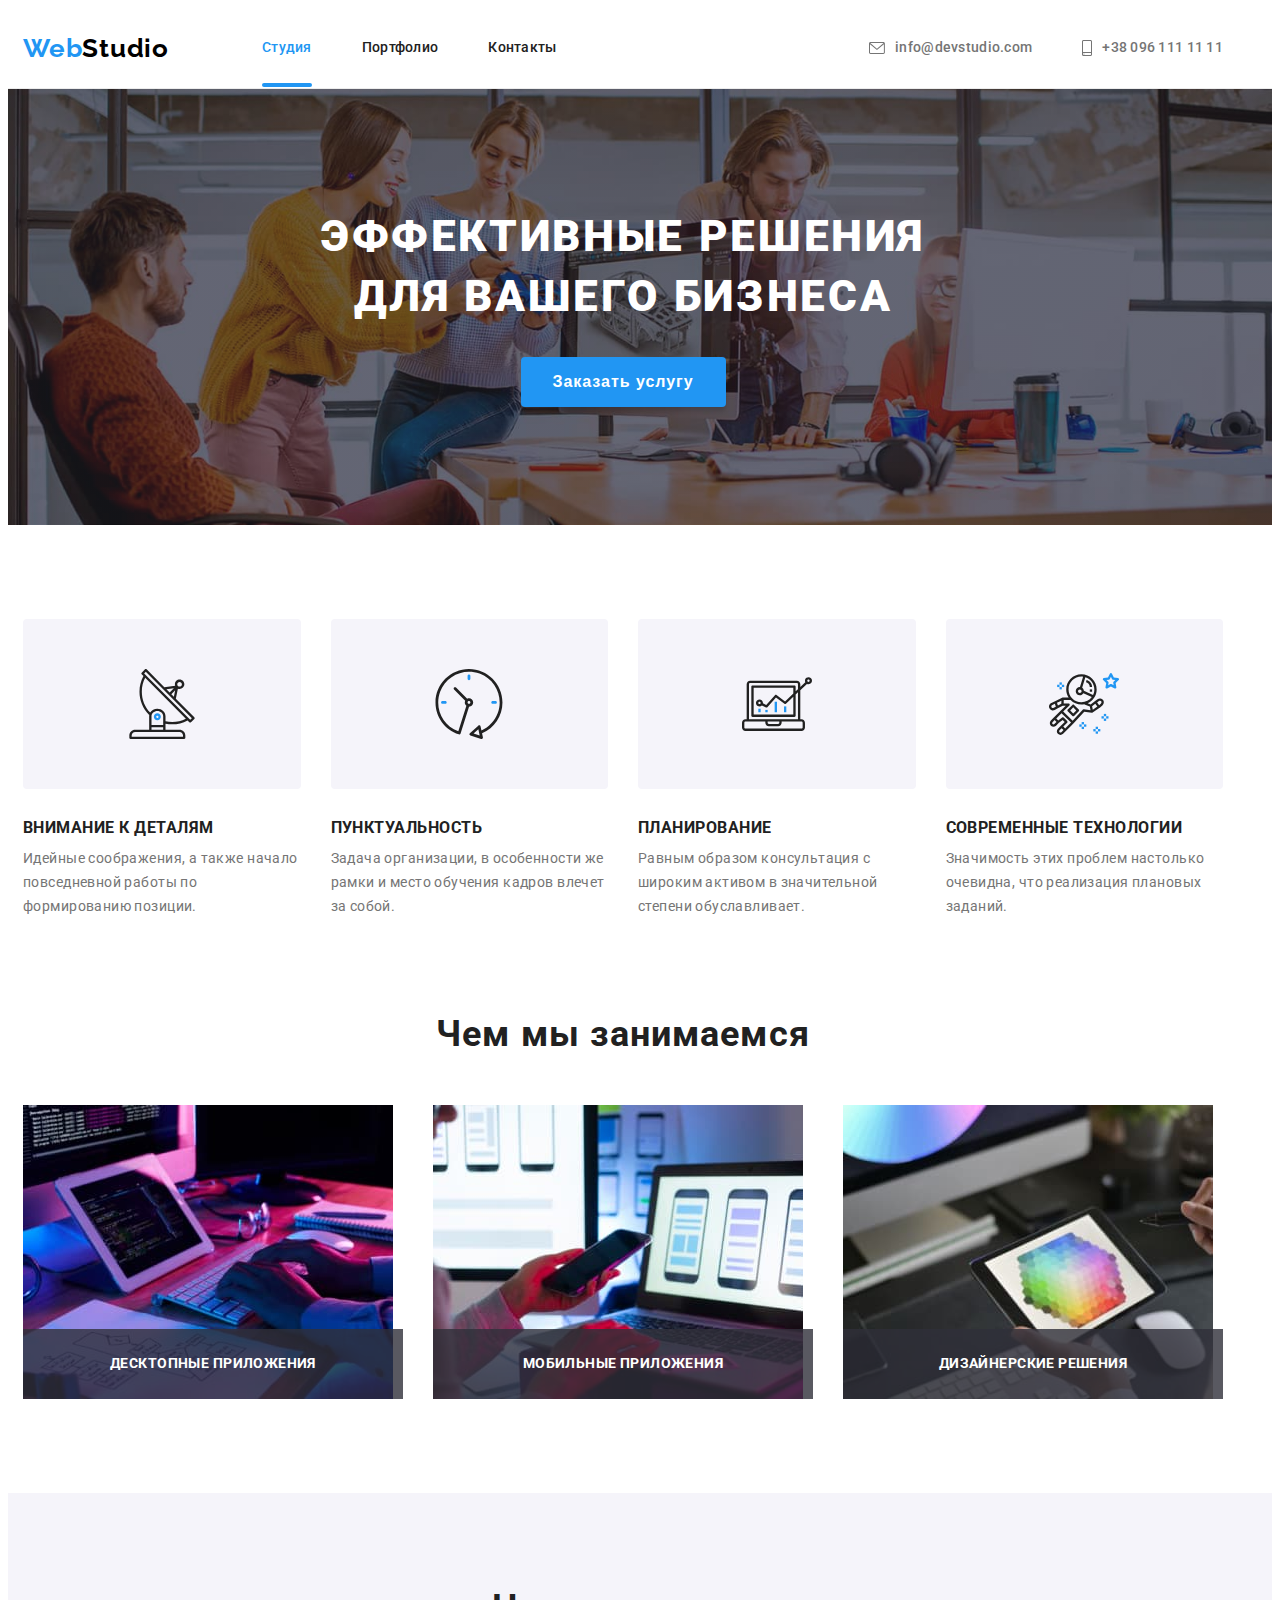
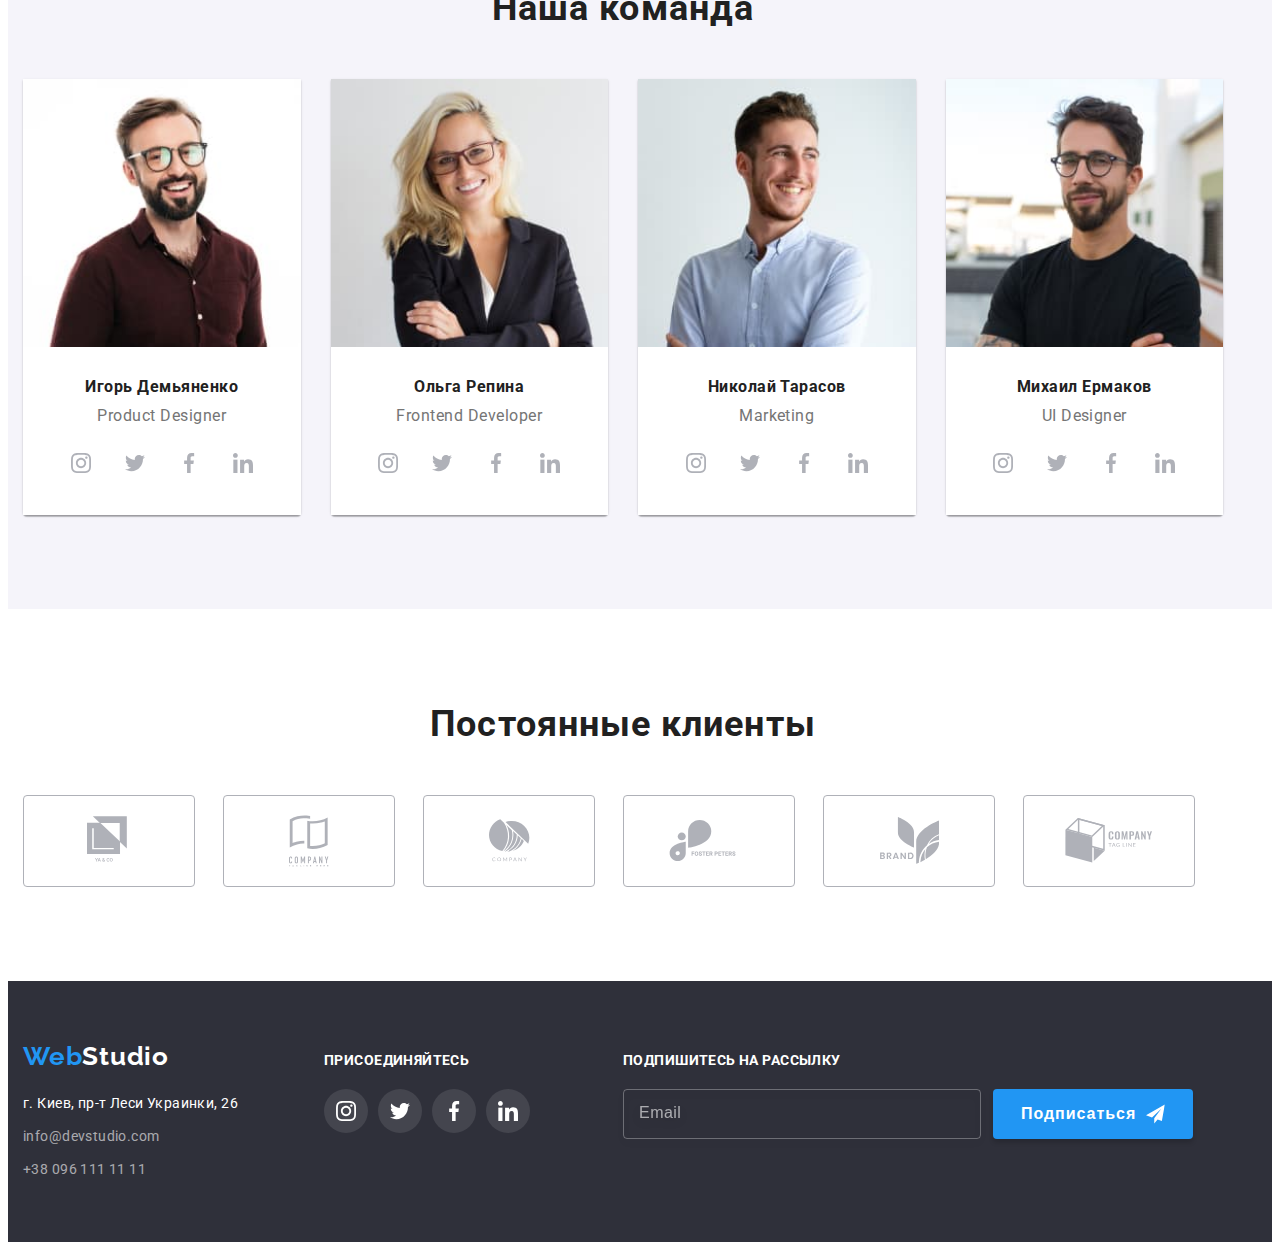
==== commit b79b9aa2: "Правки к адаптиву на 320px" ====
--- a/index.html
+++ b/index.html
@@ -208,7 +208,7 @@
                     <source srcset="./images/team/tablet/team-card-1.jpg 1x, ./images/team/tablet/team-card-1@2x.jpg 2x"
                         media="(min-width: 768px)">
                     <source srcset="./images/team/mobile/team-card-1.jpg 1x, ./images/team/mobile/team-card-1@2x.jpg 2x"
-                        media="(min-width: 480px)">
+                        media="(min-width: 320px)">
                     <img class="team-list__img" src="./images/team/desktop/team-card-1.jpg" alt="Фото Игоря Демьяненко" />
                 </picture>
             <div class="team-list__card">
@@ -253,7 +253,7 @@
                     <source srcset="./images/team/tablet/team-card-2.jpg 1x, ./images/team/tablet/team-card-2@2x.jpg 2x"
                         media="(min-width: 768px)">
                     <source srcset="./images/team/mobile/team-card-2.jpg 1x, ./images/team/mobile/team-card-2@2x.jpg 2x"
-                        media="(min-width: 480px)">
+                        media="(min-width: 320px)">
                     <img class="team-list__img" src="./images/team/desktop/team-card-2.jpg" alt="Фото Ольги Репиной" />
                 </picture>
                 <div class="team-list__card">
@@ -298,7 +298,7 @@
                     <source srcset="./images/team/tablet/team-card-3.jpg 1x, ./images/team/tablet/team-card-3@2x.jpg 2x"
                         media="(min-width: 768px)">
                     <source srcset="./images/team/mobile/team-card-3.jpg 1x, ./images/team/mobile/team-card-3@2x.jpg 2x"
-                        media="(min-width: 480px)">
+                        media="(min-width: 320px)">
                     <img class="team-list__img" src="./images/team/desktop/team-card-3.jpg" alt="Фото Николая Тарасова" />
                 </picture>
                 <div class="team-list__card">
@@ -342,8 +342,7 @@
                         media="(min-width: 1200px)">
                     <source srcset="./images/team/tablet/team-card-4.jpg 1x, ./images/team/tablet/team-card-4@2x.jpg 2x"
                         media="(min-width: 768px)">
-                    <source srcset="./images/team/mobile/team-card-4.jpg 1x, ./images/team/mobile/team-card-4@2x.jpg 2x"
-                        media="(min-width: 480px)">
+                    <source srcset="./images/team/mobile/team-card-4.jpg 1x, ./images/team/mobile/team-card-4@2x.jpg 2x" media="(min-width: 320px)">
                     <img class="team-list__img" src="./images/team/desktop/team-card-4.jpg" alt="Фото Михаила Ермакова" />
                 </picture>
                 <div class="team-list__card">
@@ -514,7 +513,7 @@
                 <use href="./images/icons.svg#modal-close-btn"></use>
             </svg>
         </button>
-        <b class="modal-form-title">Оставьте свои данные, мы вам перезвоним</b>
+        <p class="modal-form-title">Оставьте свои данные, мы вам перезвоним</p>
         <form action="#" class="modal-form">
             <label class="modal-form__field">
                 Имя
@@ -550,7 +549,7 @@
                 <textarea name="user-comment" class="modal-form__comment" placeholder="Введите текст"></textarea>
             </label>
                 <input type="checkbox" id="user-term" name="user-term" class="modal-form__term visually-hidden">
-            <label for="user-term" class="modal-form__check-desc">Соглашаюсь с рассылкой и принимаю&nbsp;<a class="modal-form__link link" href="">Условия договора</a></label>
+            <label for="user-term" class="modal-form__check-desc">Соглашаюсь с рассылкой и принимаю &nbsp; <a class="modal-form__link link" href="">Условия договора</a></label>
             <button type="submit" class="modal-form__btn">Отправить</button>
         </form>
     </div>
--- a/css/main.min.css
+++ b/css/main.min.css
@@ -1,2 +1,2 @@
-:root{--main-font: 'Roboto', sans-serif;--secondary-font: 'Raleway', sans-serif;--accent-color: #2196f3;--main-color: #212121;--secondary-color: #757575;--third-color: #ffffff;--header-logo-color: #000000;--footer-contact-color: rgba(255, 255, 255, 0.6);--dark-background-color: #2f303a;--hero-background-color: #c4c4c4;--features-background-color: #f5f4fa;--icon-color: #afb1b8}.visually-hidden{position:absolute !important;clip:rect(1px 1px 1px 1px);clip:rect(1px, 1px, 1px, 1px);padding:0 !important;border:0 !important;height:1px !important;width:1px !important;overflow:hidden}body{font-family:var(--main-font);font-weight:500;font-size:14px;line-height:1.14}h1,h2,h3,h4,h5,h6,p{margin:0}ul,ol{margin:0;padding:0}img{display:block}@media screen and (max-width: 1199px){.section{padding-top:60px;padding-bottom:60px}}@media screen and (min-width: 1200px){.section{padding-top:94px;padding-bottom:94px}}.link{text-decoration:none}.list{list-style:none}.address{font-style:normal}.container{padding-left:15px;padding-right:15px}.header .container{display:flex;align-items:center;justify-content:space-between}@media screen and (min-width: 480px){.container{width:480px;margin:0 auto}}@media screen and (min-width: 768px){.container{width:768px}}@media screen and (min-width: 1200px){.container{width:1200px}}.logo{font-family:var(--secondary-font);font-weight:700;font-size:24px;line-height:1.17;letter-spacing:0.03em;color:var(--accent-color)}.footer .logo{margin-right:0}@media screen and (min-width: 768px){.logo{margin-right:88px}}@media screen and (min-width: 1200px){.logo{font-size:26px;line-height:1.19;margin-right:93px}}.logo_theme_white{color:var(--header-logo-color)}.logo_theme_dark{color:var(--third-color)}.title{font-weight:700;font-size:28px;line-height:1.18;text-align:center;letter-spacing:0.03em;color:var(--main-color);margin-bottom:30px}@media screen and (min-width: 1199px){.title{font-size:36px;line-height:1.17;margin-bottom:50px}}.social-list{display:flex;justify-content:center;align-items:center}.social-list__icon{width:20px;height:20px;fill:var(--icon-color);transition:fill 250ms cubic-bezier(0.4, 0, 0.2, 1)}.social-list__link:hover .social-list__icon,.social-list__link:focus .social-list__icon{fill:var(--third-color)}.social-list__link{display:flex;justify-content:center;align-items:center;width:44px;height:44px;border-radius:50%;background-color:var(--third-color);transition:background-color 250ms cubic-bezier(0.4, 0, 0.2, 1)}.social-list__link:hover,.social-list__link:focus{background-color:var(--accent-color)}.social-list__item:not(:last-child){margin-right:22px}@media screen and (min-width: 1200px){.social-list__item:not(:last-child){margin-right:10px}}.backdrop{position:fixed;top:0;left:0;width:100vw;height:100vh;background-color:rgba(0,0,0,0.2);transition:opacity 250ms cubic-bezier(0.4, 0, 0.2, 1),visibility 250ms cubic-bezier(0.4, 0, 0.2, 1),pointer-events 250ms cubic-bezier(0.4, 0, 0.2, 1),transform 250ms cubic-bezier(0.4, 0, 0.2, 1),opacity 250ms cubic-bezier(0.4, 0, 0.2, 1);transform:scale(1)}.modal{position:absolute;top:50%;left:50%;transform:translate(-50%, -50%);width:450px;height:609px;padding:40px;background-color:var(--third-color);box-shadow:0px 1px 3px rgba(0,0,0,0.12),0px 1px 1px rgba(0,0,0,0.14),0px 2px 1px rgba(0,0,0,0.2);border-radius:4px}.modal__icon{width:18px;height:18px;fill:var(--header-logo-color);transition:fill 250ms cubic-bezier(0.4, 0, 0.2, 1)}.modal__close-btn:focus .modal__icon,.modal__close-btn:hover .modal__icon{fill:var(--accent-color)}.modal__close-btn{position:absolute;display:flex;justify-content:center;align-items:center;top:8px;right:8px;width:30px;height:30px;padding:6px;background-color:transparent;border:1px solid rgba(0,0,0,0.1);border-radius:50%;cursor:pointer}.is-hidden{opacity:0;visibility:hidden;pointer-events:none;transform:scale(0)}@media screen and (min-width: 1200px){.modal{width:528px;height:581px}}.modal-form{display:flex;flex-direction:column}.modal-form__input{width:100%;height:40px;border:1px solid rgba(33,33,33,0.2);border-radius:4px;padding-left:42px;outline:none;transition:border-color 250ms cubic-bezier(0.4, 0, 0.2, 1)}.modal-form__input:focus{border-color:var(--accent-color)}.modal-form__icon{position:absolute;top:50%;left:12px;transform:translateY(-50%);transition:fill 250ms cubic-bezier(0.4, 0, 0.2, 1)}.modal-form__input:focus+.modal-form__icon{fill:var(--accent-color)}.modal-form__input-wraper{position:relative;display:block;margin-top:4px}.modal-form__comment{width:100%;height:120px;border:1px solid rgba(33,33,33,0.2);border-radius:4px;padding:12px 16px;resize:none;outline:none;transition:border-color 250ms cubic-bezier(0.4, 0, 0.2, 1);margin-top:12px}.modal-form__comment::placeholder{color:rgba(117,117,117,0.5)}.modal-form__comment:focus{border-color:var(--accent-color)}.modal-form__check-desc{display:flex;align-items:center;font-size:12px;font-weight:400;line-height:1.17;letter-spacing:0.03em;color:var(--secondary-color);margin-top:20px;margin-left:auto;margin-right:auto}.modal-form__check-desc::before{display:block;content:'';width:16px;height:16px;border:1px solid #000000;cursor:pointer;margin-right:8px;border-radius:2px}.modal-form__btn{font-weight:700;font-size:16px;line-height:1.88;align-items:center;text-align:center;letter-spacing:0.06em;cursor:pointer;align-self:center;background-color:var(--accent-color);box-shadow:0px 4px 4px rgba(0,0,0,0.15);border-radius:4px;border:none;display:block;margin-top:30px;margin-left:auto;margin-right:auto;padding:10px 55px;color:var(--third-color);transition:background-color 250ms cubic-bezier(0.4, 0, 0.2, 1)}.modal-form__btn:hover,.modal-form__btn:focus{background-color:#188ce8;outline:none}.modal-form__field{font-weight:400;font-size:12px;line-height:1.17;letter-spacing:0.01em;color:var(--secondary-color);margin-top:10px}.modal-form__link{text-decoration-line:underline;color:var(--accent-color)}.modal-form__term:checked+.modal-form__check-desc::before{background-color:var(--accent-color);background-image:url(../images/modal-form/icon-check.svg);background-position:center;border:none;background-size:cover}.modal-form__term:focus+.modal-form__check-desc::before{box-shadow:0 0 0 2px #2196f3}.modal-form-title{font-size:20px;line-height:1.5;text-align:center;letter-spacing:0.03em;color:var(--main-color)}@media screen and (min-width: 1200px){.modal-form__check-desc{font-size:14px;line-height:1.71;letter-spacing:0.03em}.modal-form-title{line-height:1.15}}.header{border-bottom:1px solid #ececec;padding-top:16px;padding-bottom:16px}@media screen and (max-width: 767px){.navigation-list{display:none}.contact-list{display:none}.burger-btn{background-color:transparent;border:none;padding:0;height:40px;cursor:pointer;transition:fill 250ms cubic-bezier(0.4, 0, 0.2, 1)}.burger-btn__icon{width:40px;height:40px}.burger-btn:focus{fill:var(--accent-color)}.mobile-menu{position:fixed;top:0;left:50%;width:100vw;max-width:480px;height:100vh;background-color:var(--third-color);padding:48px 40px;opacity:0;visibility:hidden;pointer-events:none;transform:translateX(-50%);transition:opacity 250ms cubic-bezier(0.4, 0, 0.2, 1)}.is-open{opacity:1;visibility:visible;pointer-events:auto;transform:translateX(-50%)}.mobile-menu__link{font-weight:500;font-size:40px;line-height:1.175;letter-spacing:0.02em;color:var(--main-color)}.mobile-menu__item:not(:last-child){margin-bottom:32px}.mobile-contact-list__link{font-weight:500;font-size:24px;line-height:1.17;letter-spacing:0.02em;color:var(--secondary-color)}.current-tel{font-weight:500;font-size:34px;line-height:1.18;letter-spacing:0.02em;color:var(--accent-color)}.mobile-contact-list{margin-top:302px;margin-bottom:64px}.mobile-contact-list__item:not(:last-child){margin-bottom:32px}.mobile-social-list__link{font-weight:500;font-size:18px;line-height:1.22;letter-spacing:0.02em;color:var(--accent-color)}.mobile-social-list{display:flex;align-items:center}.mobile-social-list__item:not(:last-child){margin-right:10px;padding-right:10px;border-right:1px solid rgba(33,33,33,0.2)}.mobile-menu__close-btn{position:absolute;display:flex;justify-content:center;align-items:center;top:10px;right:15px;background-color:transparent;border:none;padding:0;cursor:pointer;transition:fill 250ms cubic-bezier(0.4, 0, 0.2, 1)}.mobile-menu__close-btn:focus{fill:var(--accent-color)}.mobile-menu__icon{width:40px;height:40px}.current{color:var(--accent-color)}}@media screen and (min-width: 768px){.mobile-menu{display:none}.burger-btn{display:none}.navigation{display:flex;align-items:center}.navigation-list{display:flex;align-items:center}.navigation-list__item:not(:last-child){margin-right:50px}.navigation-list__link{letter-spacing:0.02em;color:var(--main-color);padding-top:32px;padding-bottom:32px;transition:color 250ms cubic-bezier(0.4, 0, 0.2, 1)}.navigation-list__link:hover,.navigation-list__link:focus{color:var(--accent-color)}.current{color:var(--accent-color);position:relative}.current::after{content:'';position:absolute;display:block;width:100%;height:4px;background-color:var(--accent-color);border-radius:2px;bottom:0;left:0}.contact-list{margin-left:auto}.contact-list__item:not(:last-child){margin-bottom:10px}.contact-list__link{font-size:12px;line-height:1.17;letter-spacing:0.02em;color:var(--secondary-color);display:flex;align-items:center;transition:color 250ms cubic-bezier(0.4, 0, 0.2, 1),fill 250ms cubic-bezier(0.4, 0, 0.2, 1)}.contact-list__link:hover,.contact-list__link:focus{color:var(--accent-color);fill:var(--accent-color)}.contact-list__icon{display:inline-flex;fill:currentColor;margin-right:8px}.mail-icon{width:14px;height:10px}.tel-icon{width:10px;height:14px}}@media screen and (min-width: 1200px){.header{padding-top:0;padding-bottom:0}.contact-list{display:flex;align-items:center}.contact-list__item:not(:last-child){margin-right:50px}.contact-list__item:first-child{margin-bottom:0}.contact-list__link{font-size:14px;line-height:1.14;padding-top:32px;padding-bottom:32px}.contact-list__icon{margin-right:10px}.mail-icon{width:16px;height:12px}.tel-icon{width:10px;height:16px}}.hero{max-width:767px;background-color:var(--hero-background-color);background-image:linear-gradient(rgba(47,48,58,0.4), rgba(47,48,58,0.4)),url(../images/hero/mobile/hero-mobile.jpg);background-repeat:no-repeat;background-position:center;background-size:cover;padding-top:200px;padding-bottom:200px;margin:0 auto}@media screen and (min-device-pixel-ratio: 2), screen and (min-resolution: 192dpi), screen and (min-resolution: 2dppx){.hero{background-image:linear-gradient(rgba(47,48,58,0.4), rgba(47,48,58,0.4)),url(../images/hero/mobile/hero-mobile@2x.jpg)}}@media screen and (min-width: 768px){.hero{max-width:1199px;background-image:linear-gradient(rgba(47,48,58,0.4), rgba(47,48,58,0.4)),url(../images/hero/tablet/hero-tablet.jpg)}}@media screen and (min-width: 768px) and (min-device-pixel-ratio: 2), screen and (min-width: 768px) and (min-resolution: 192dpi), screen and (min-width: 768px) and (min-resolution: 2dppx){.hero{background-image:linear-gradient(rgba(47,48,58,0.4), rgba(47,48,58,0.4)),url(../images/hero/tablet/hero-tablet@2x.jpg)}}@media screen and (min-width: 1200px){.hero{max-width:1600px;background-image:linear-gradient(rgba(47,48,58,0.4), rgba(47,48,58,0.4)),url(../images/hero/desktop/hero-desktop.jpg)}}@media screen and (min-width: 1200px) and (min-device-pixel-ratio: 2), screen and (min-width: 1200px) and (min-resolution: 192dpi), screen and (min-width: 1200px) and (min-resolution: 2dppx){.hero{background-image:linear-gradient(rgba(47,48,58,0.4), rgba(47,48,58,0.4)),url(../images/hero/desktop/hero-desktop@2x.jpg)}}.hero__title{font-weight:900;font-size:26px;line-height:1.62;text-align:center;letter-spacing:0.06em;text-transform:uppercase;color:var(--third-color);max-width:360px;margin:auto}@media screen and (min-width: 1200px){.hero__title{font-size:44px;line-height:1.36;max-width:696px}}.hero__modal-btn{font-weight:700;font-size:16px;line-height:1.88;align-items:center;text-align:center;letter-spacing:0.06em;cursor:pointer;background-color:var(--accent-color);box-shadow:0px 4px 4px rgba(0,0,0,0.15);border-radius:4px;border:none;display:block;margin-top:30px;margin-left:auto;margin-right:auto;padding:10px 32px;color:var(--third-color);transition:background-color 250ms cubic-bezier(0.4, 0, 0.2, 1)}.hero__modal-btn:hover,.hero__modal-btn:focus{background-color:#188ce8}.features-list__icon-container{display:flex;align-items:center;justify-content:center;padding:25px 190px;background-color:var(--features-background-color);border-radius:4px;margin-bottom:30px}.features-list__title{font-weight:700;letter-spacing:0.03em;text-transform:uppercase;color:var(--main-color);margin-bottom:10px;text-align:center}.features-list__text{font-weight:400;line-height:1.71;letter-spacing:0.03em;color:var(--secondary-color)}@media screen and (max-width: 767px){.features-list__item:not(:last-child){margin-bottom:30px}}@media screen and (min-width: 768px) and (max-width: 1199px){.features-list{display:flex;align-items:center;flex-wrap:wrap;margin-left:-30px;margin-top:-30px}.features-list__item{flex-basis:calc(100% / 2 - 30px);margin-left:30px;margin-top:30px;height:251px}.features-list__icon-container{padding-left:142px;padding-right:142px}.features-list__title{text-align:left}}@media screen and (min-width: 1200px){.features-list{display:flex;align-items:center}.features-list__icon-container{padding:25px 100px}.features-list__item:not(:last-child){margin-right:30px;max-width:270px}.features-list__title{text-align:left}}@media screen and (max-width: 1199px){.services{display:none}}.services{padding-bottom:94px}.services-list{display:flex;flex-wrap:wrap;margin-left:-30px;margin-top:-30px}.services-list__item{flex-basis:calc(100% / 3 - 30px);margin-left:30px;margin-top:30px}.services-list__label{position:absolute;bottom:0;left:0;width:100%;height:70px;display:flex;justify-content:center;align-items:center;background-color:rgba(47,48,58,0.8)}.services-list__label-name{font-weight:700;text-align:center;letter-spacing:0.03em;text-transform:uppercase;color:var(--third-color)}.thumb{position:relative}.team{background-color:var(--features-background-color)}.team-list{display:flex;flex-direction:column;align-items:center}.team-list__item{box-shadow:0px 1px 3px rgba(0,0,0,0.12),0px 1px 1px rgba(0,0,0,0.14),0px 2px 1px rgba(0,0,0,0.2);border-radius:0px 0px 4px 4px}.team-list__card{padding:30px 100px 24px 100px;background-color:var(--third-color)}.team-list__name,.team-list__position{font-size:16px;line-height:1.19;text-align:center;letter-spacing:0.03em}.team-list__name{color:var(--main-color);margin-bottom:10px}.team-list__position{font-weight:400;color:var(--secondary-color);margin-bottom:16px}.team-list__img{min-width:100%;height:auto}@media screen and (max-width: 767px){.team-list__item:not(:last-child){margin-bottom:30px}}@media screen and (min-width: 768px) and (max-width: 1199px){.team-list{display:flex;flex-direction:row;align-items:center;flex-wrap:wrap;margin-left:-30px;margin-top:-30px}.team-list__item{flex-basis:calc(100% / 2 - 30px);margin-left:30px;margin-top:30px}.team-list__card{padding:30px 55px 24px 55px}}@media screen and (min-width: 1200px){.team-list{display:flex;flex-direction:row;align-items:center;flex-wrap:wrap;margin-left:-30px;margin-top:-30px}.team-list__item{flex-basis:calc(100% / 4 - 30px);margin-left:30px;margin-top:30px}.team-list__card{padding:30px 32px}}.clients-list{display:flex;align-items:center;flex-wrap:wrap;margin-left:-30px;margin-top:-30px}.clients-list__item{flex-basis:calc(100% / 2 - 30px);margin-left:30px;margin-top:30px;max-width:210px;height:90px;box-sizing:border-box}.clients-list__link{display:flex;justify-content:center;align-items:center;width:210px;height:90px;border:1px solid var(--icon-color);border-radius:4px;transition:border-color 250ms cubic-bezier(0.4, 0, 0.2, 1)}.clients-list__link:hover,.clients-list__link:focus{border:1px solid var(--accent-color)}.clients-list__icon{fill:var(--icon-color);transition:fill 250ms cubic-bezier(0.4, 0, 0.2, 1)}.clients-list__link:hover .clients-list__icon,.clients-list__link:focus .clients-list__icon{fill:var(--accent-color)}@media screen and (min-width: 768px) and (max-width: 1199px){.clients-list__item{flex-basis:calc(100% / 3 - 30px);max-width:226px}.clients-list__link{width:226px}}@media screen and (min-width: 1200px){.clients-list__item{flex-basis:calc(100% / 6 - 30px);max-width:170px}.clients-list__link{width:170px}}.footer{background-color:var(--dark-background-color);padding-top:60px;padding-bottom:60px}.footer-flex{display:flex;flex-direction:column}@media screen and (max-width: 1199px){.footer-flex{text-align:center}}@media screen and (min-width: 768px){.footer-flex{flex-direction:row}}@media screen and (min-width: 768px) and (max-width: 1199px){.footer-flex{flex-wrap:wrap;align-items:baseline}}.fact-address,.contact{font-weight:400;line-height:1.71;letter-spacing:0.03em}.fact-address{color:var(--third-color)}.contact{color:var(--footer-contact-color);transition:color 250ms cubic-bezier(0.4, 0, 0.2, 1)}.contact:hover,.contact:focus{color:var(--accent-color)}.address{margin-top:20px}.address-list__item:not(:last-child){margin-bottom:9px}.social-link-container{margin-top:60px}.join{display:inline-block;font-weight:700;letter-spacing:0.03em;text-transform:uppercase;color:var(--third-color);margin-bottom:20px}.footer-social-link{background-color:rgba(255,255,255,0.1)}.footer-svg{fill:var(--third-color)}.footer-modal-form-container{display:block;margin-top:60px}.footer-modal-form{display:flex;flex-direction:column;align-items:center}.footer-modal-form__input{width:450px;height:50px;border:1px solid rgba(255,255,255,0.3);box-sizing:border-box;filter:drop-shadow(0px 4px 4px rgba(0,0,0,0.15));border-radius:4px;background-color:transparent;color:var(--third-color);padding:15px}.footer-modal-form__input::placeholder{font-weight:400;font-size:16px;line-height:1.25;display:flex;align-items:center;letter-spacing:0.03em;color:rgba(255,255,255,0.6)}.footer-modal-form__btn{font-weight:700;font-size:16px;line-height:1.88;text-align:center;letter-spacing:0.06em;cursor:pointer;width:200px;height:50px;background-color:var(--accent-color);box-shadow:0px 4px 4px rgba(0,0,0,0.15);border-radius:4px;border:none;margin-top:20px;padding:10px 28px;display:flex;justify-content:center;align-items:center;color:var(--third-color);transition:background-color 250ms cubic-bezier(0.4, 0, 0.2, 1)}.footer-modal-form__btn:hover,.footer-modal-form__btn:focus{background-color:#188ce8;outline:none}.footer-modal-form__icon{margin-left:10px}@media screen and (min-width: 768px){.social-link-container{margin-left:165px;margin-top:0}.address-container{margin-left:61px}.footer-modal-form-container{margin-left:auto;margin-right:auto}.address-list__item:not(:last-child){margin-bottom:8px}}@media screen and (min-width: 1200px){.social-link-container{margin-left:70px}.address-container{margin-left:0}.address-list__item:not(:last-child){margin-bottom:9px}.footer-modal-form-container{margin-top:0px;margin-left:93px;margin-right:0}.footer-modal-form{flex-direction:row}.footer-modal-form__btn{margin-top:0;margin-left:12px}.footer-flex{align-items:baseline}.address-container{width:231px}.footer-modal-form__input{width:358px}}
+:root{--main-font: 'Roboto', sans-serif;--secondary-font: 'Raleway', sans-serif;--accent-color: #2196f3;--main-color: #212121;--secondary-color: #757575;--third-color: #ffffff;--header-logo-color: #000000;--footer-contact-color: rgba(255, 255, 255, 0.6);--dark-background-color: #2f303a;--hero-background-color: #c4c4c4;--features-background-color: #f5f4fa;--icon-color: #afb1b8}.visually-hidden{position:absolute !important;clip:rect(1px 1px 1px 1px);clip:rect(1px, 1px, 1px, 1px);padding:0 !important;border:0 !important;height:1px !important;width:1px !important;overflow:hidden}body{font-family:var(--main-font);font-weight:500;font-size:14px;line-height:1.14}h1,h2,h3,h4,h5,h6,p{margin:0}ul,ol{margin:0;padding:0}img{display:block}@media screen and (max-width: 1199px){.section{padding-top:60px;padding-bottom:60px}}@media screen and (min-width: 1200px){.section{padding-top:94px;padding-bottom:94px}}.link{text-decoration:none}.list{list-style:none}.address{font-style:normal}.container{padding-left:15px;padding-right:15px}.header .container{display:flex;align-items:center;justify-content:space-between}@media screen and (max-width: 767px){.container{max-width:480px;margin:0 auto}}@media screen and (min-width: 768px){.container{width:768px}}@media screen and (min-width: 1200px){.container{width:1200px}}.logo{font-family:var(--secondary-font);font-weight:700;font-size:24px;line-height:1.17;letter-spacing:0.03em;color:var(--accent-color)}.footer .logo{margin-right:0}@media screen and (min-width: 768px){.logo{margin-right:88px}}@media screen and (min-width: 1200px){.logo{font-size:26px;line-height:1.19;margin-right:93px}}.logo_theme_white{color:var(--header-logo-color)}.logo_theme_dark{color:var(--third-color)}.title{font-weight:700;font-size:28px;line-height:1.18;text-align:center;letter-spacing:0.03em;color:var(--main-color);margin-bottom:30px}@media screen and (min-width: 1199px){.title{font-size:36px;line-height:1.17;margin-bottom:50px}}.social-list{display:flex;justify-content:center;align-items:center}.social-list__icon{width:20px;height:20px;fill:var(--icon-color);transition:fill 250ms cubic-bezier(0.4, 0, 0.2, 1)}.social-list__link:hover .social-list__icon,.social-list__link:focus .social-list__icon{fill:var(--third-color)}.social-list__link{display:flex;justify-content:center;align-items:center;width:44px;height:44px;border-radius:50%;background-color:var(--third-color);transition:background-color 250ms cubic-bezier(0.4, 0, 0.2, 1)}.social-list__link:hover,.social-list__link:focus{background-color:var(--accent-color)}.social-list__item:not(:last-child){margin-right:22px}@media screen and (min-width: 1200px){.social-list__item:not(:last-child){margin-right:10px}}.backdrop{position:fixed;top:0;left:0;width:100vw;height:100vh;background-color:rgba(0,0,0,0.2);transition:opacity 250ms cubic-bezier(0.4, 0, 0.2, 1),visibility 250ms cubic-bezier(0.4, 0, 0.2, 1),pointer-events 250ms cubic-bezier(0.4, 0, 0.2, 1),transform 250ms cubic-bezier(0.4, 0, 0.2, 1),opacity 250ms cubic-bezier(0.4, 0, 0.2, 1);transform:scale(1)}.modal{position:absolute;top:50%;left:50%;transform:translate(-50%, -50%);max-width:450px;width:100%;max-height:100%;overflow-y:scroll;padding:40px;background-color:var(--third-color);box-shadow:0px 1px 3px rgba(0,0,0,0.12),0px 1px 1px rgba(0,0,0,0.14),0px 2px 1px rgba(0,0,0,0.2);border-radius:4px}.modal__icon{width:18px;height:18px;fill:var(--header-logo-color);transition:fill 250ms cubic-bezier(0.4, 0, 0.2, 1)}.modal__close-btn:focus .modal__icon,.modal__close-btn:hover .modal__icon{fill:var(--accent-color)}.modal__close-btn{position:absolute;display:flex;justify-content:center;align-items:center;top:8px;right:8px;width:30px;height:30px;padding:6px;background-color:transparent;border:1px solid rgba(0,0,0,0.1);border-radius:50%;cursor:pointer}.is-hidden{opacity:0;visibility:hidden;pointer-events:none;transform:scale(0)}@media screen and (min-width: 1200px){.modal{width:528px;height:581px}}.modal-form-title{font-weight:700;font-size:20px;line-height:1.5;text-align:center;letter-spacing:0.03em;color:var(--main-color)}.modal-form{display:flex;flex-direction:column}.modal-form__input{width:100%;height:40px;border:1px solid rgba(33,33,33,0.2);border-radius:4px;padding-left:42px;outline:none;transition:border-color 250ms cubic-bezier(0.4, 0, 0.2, 1)}.modal-form__input:focus{border-color:var(--accent-color)}.modal-form__icon{position:absolute;top:50%;left:12px;transform:translateY(-50%);transition:fill 250ms cubic-bezier(0.4, 0, 0.2, 1)}.modal-form__input:focus+.modal-form__icon{fill:var(--accent-color)}.modal-form__input-wraper{position:relative;display:block;margin-top:4px}.modal-form__comment{width:100%;height:120px;border:1px solid rgba(33,33,33,0.2);border-radius:4px;padding:12px 16px;resize:none;outline:none;transition:border-color 250ms cubic-bezier(0.4, 0, 0.2, 1);margin-top:12px}.modal-form__comment::placeholder{color:rgba(117,117,117,0.5)}.modal-form__comment:focus{border-color:var(--accent-color)}.modal-form__check-desc{display:flex;align-items:center;font-size:12px;font-weight:400;line-height:1.17;letter-spacing:0.01em;color:var(--secondary-color);margin-top:20px;margin-left:8px;margin-right:auto}.modal-form__check-desc::before{display:block;content:'';width:16px;height:16px;border:1px solid #000000;cursor:pointer;margin-right:8px;border-radius:2px}.modal-form__btn{font-weight:700;font-size:16px;line-height:1.88;align-items:center;text-align:center;letter-spacing:0.06em;cursor:pointer;align-self:center;background-color:var(--accent-color);box-shadow:0px 4px 4px rgba(0,0,0,0.15);border-radius:4px;border:none;display:block;margin-top:30px;margin-left:auto;margin-right:auto;padding:10px 55px;color:var(--third-color);transition:background-color 250ms cubic-bezier(0.4, 0, 0.2, 1)}.modal-form__btn:hover,.modal-form__btn:focus{background-color:#188ce8;outline:none}.modal-form__field{font-weight:400;font-size:12px;line-height:1.17;letter-spacing:0.01em;color:var(--secondary-color);margin-top:10px}.modal-form__link{text-decoration-line:underline;color:var(--accent-color)}.modal-form__term:checked+.modal-form__check-desc::before{background-color:var(--accent-color);background-image:url(../images/modal-form/icon-check.svg);background-position:center;border:none;background-size:cover}.modal-form__term:focus+.modal-form__check-desc::before{box-shadow:0 0 0 2px #2196f3}@media screen and (min-width: 1200px){.modal-form__check-desc{font-size:14px;line-height:1.71;letter-spacing:0.03em}.modal-form-title{line-height:1.15}}.header{border-bottom:1px solid #ececec;padding-top:16px;padding-bottom:16px}@media screen and (max-width: 767px){.navigation-list{display:none}.contact-list{display:none}.burger-btn{background-color:transparent;border:none;padding:0;height:40px;cursor:pointer;transition:fill 250ms cubic-bezier(0.4, 0, 0.2, 1)}.burger-btn__icon{width:40px;height:40px}.burger-btn:focus{fill:var(--accent-color)}.mobile-menu{position:fixed;top:0;left:0;width:100vw;height:100vh;z-index:1000;display:flex;flex-direction:column;justify-content:space-between;overflow-y:scroll;background-color:var(--third-color);padding:48px 40px;opacity:0;visibility:hidden;pointer-events:none;transition:opacity 250ms cubic-bezier(0.4, 0, 0.2, 1)}.is-open{opacity:1;visibility:visible;pointer-events:auto}.mobile-menu__link{font-weight:500;font-size:40px;line-height:1.175;letter-spacing:0.02em;color:var(--main-color)}.mobile-menu__item:not(:last-child){margin-bottom:32px}.mobile-contact-list__link{font-weight:500;font-size:24px;line-height:1.17;letter-spacing:0.02em;color:var(--secondary-color)}.current-tel{font-weight:500;font-size:34px;line-height:1.18;letter-spacing:0.02em;color:var(--accent-color)}.mobile-contact-list{margin-top:auto;margin-bottom:64px}.mobile-contact-list__item:not(:last-child){margin-bottom:32px}.mobile-social-list__link{font-weight:500;font-size:18px;line-height:1.22;letter-spacing:0.02em;color:var(--accent-color)}.mobile-social-list{display:flex;align-items:center;flex-wrap:wrap}.mobile-social-list__item:not(:last-child){margin-right:10px;padding-right:10px;border-right:1px solid rgba(33,33,33,0.2)}.mobile-menu__close-btn{position:absolute;display:flex;justify-content:center;align-items:center;top:10px;right:15px;background-color:transparent;border:none;padding:0;cursor:pointer;transition:fill 250ms cubic-bezier(0.4, 0, 0.2, 1)}.mobile-menu__close-btn:focus{fill:var(--accent-color)}.mobile-menu__icon{width:40px;height:40px}.current{color:var(--accent-color)}}@media screen and (min-width: 768px){.mobile-menu{display:none}.burger-btn{display:none}.navigation{display:flex;align-items:center}.navigation-list{display:flex;align-items:center}.navigation-list__item:not(:last-child){margin-right:50px}.navigation-list__link{letter-spacing:0.02em;color:var(--main-color);padding-top:32px;padding-bottom:32px;transition:color 250ms cubic-bezier(0.4, 0, 0.2, 1)}.navigation-list__link:hover,.navigation-list__link:focus{color:var(--accent-color)}.current{color:var(--accent-color);position:relative}.current::after{content:'';position:absolute;display:block;width:100%;height:4px;background-color:var(--accent-color);border-radius:2px;bottom:0;left:0}.contact-list{margin-left:auto}.contact-list__item:not(:last-child){margin-bottom:10px}.contact-list__link{font-size:12px;line-height:1.17;letter-spacing:0.02em;color:var(--secondary-color);display:flex;align-items:center;transition:color 250ms cubic-bezier(0.4, 0, 0.2, 1),fill 250ms cubic-bezier(0.4, 0, 0.2, 1)}.contact-list__link:hover,.contact-list__link:focus{color:var(--accent-color);fill:var(--accent-color)}.contact-list__icon{display:inline-flex;fill:currentColor;margin-right:8px}.mail-icon{width:14px;height:10px}.tel-icon{width:10px;height:14px}}@media screen and (min-width: 1200px){.header{padding-top:0;padding-bottom:0}.contact-list{display:flex;align-items:center}.contact-list__item:not(:last-child){margin-right:50px}.contact-list__item:first-child{margin-bottom:0}.contact-list__link{font-size:14px;line-height:1.14;padding-top:32px;padding-bottom:32px}.contact-list__icon{margin-right:10px}.mail-icon{width:16px;height:12px}.tel-icon{width:10px;height:16px}}.hero{background-color:var(--hero-background-color);background-image:linear-gradient(rgba(47,48,58,0.4), rgba(47,48,58,0.4)),url(../images/hero/mobile/hero-mobile.jpg);background-repeat:no-repeat;background-position:center;background-size:cover;padding-top:118px;padding-bottom:118px;margin:0 auto}@media screen and (min-device-pixel-ratio: 2), screen and (min-resolution: 192dpi), screen and (min-resolution: 2dppx){.hero{background-image:linear-gradient(rgba(47,48,58,0.4), rgba(47,48,58,0.4)),url(../images/hero/mobile/hero-mobile@2x.jpg)}}@media screen and (min-width: 768px){.hero{background-image:linear-gradient(rgba(47,48,58,0.4), rgba(47,48,58,0.4)),url(../images/hero/tablet/hero-tablet.jpg)}}@media screen and (min-width: 768px) and (min-device-pixel-ratio: 2), screen and (min-width: 768px) and (min-resolution: 192dpi), screen and (min-width: 768px) and (min-resolution: 2dppx){.hero{background-image:linear-gradient(rgba(47,48,58,0.4), rgba(47,48,58,0.4)),url(../images/hero/tablet/hero-tablet@2x.jpg)}}@media screen and (min-width: 1200px){.hero{background-image:linear-gradient(rgba(47,48,58,0.4), rgba(47,48,58,0.4)),url(../images/hero/desktop/hero-desktop.jpg)}}@media screen and (min-width: 1200px) and (min-device-pixel-ratio: 2), screen and (min-width: 1200px) and (min-resolution: 192dpi), screen and (min-width: 1200px) and (min-resolution: 2dppx){.hero{background-image:linear-gradient(rgba(47,48,58,0.4), rgba(47,48,58,0.4)),url(../images/hero/desktop/hero-desktop@2x.jpg)}}.hero__title{font-weight:900;font-size:26px;line-height:1.62;text-align:center;letter-spacing:0.06em;text-transform:uppercase;color:var(--third-color);max-width:360px;margin:auto}@media screen and (min-width: 1200px){.hero__title{font-size:44px;line-height:1.36;max-width:696px}}.hero__modal-btn{font-weight:700;font-size:16px;line-height:1.88;align-items:center;text-align:center;letter-spacing:0.06em;cursor:pointer;background-color:var(--accent-color);box-shadow:0px 4px 4px rgba(0,0,0,0.15);border-radius:4px;border:none;display:block;margin-top:30px;margin-left:auto;margin-right:auto;padding:10px 32px;color:var(--third-color);transition:background-color 250ms cubic-bezier(0.4, 0, 0.2, 1)}.hero__modal-btn:hover,.hero__modal-btn:focus{background-color:#188ce8}.features-list{display:flex;align-items:center;flex-wrap:wrap;margin-left:-30px;margin-top:-30px}.features-list__icon-container{display:flex;align-items:center;justify-content:center;height:120px;background-color:var(--features-background-color);border-radius:4px;margin-bottom:30px}.features-list__title{font-weight:700;letter-spacing:0.03em;text-transform:uppercase;color:var(--main-color);margin-bottom:10px;text-align:center}.features-list__text{font-weight:400;line-height:1.71;letter-spacing:0.03em;color:var(--secondary-color)}@media screen and (max-width: 767px){.features-list__item{flex-basis:100%;margin-left:30px;margin-top:30px}}@media screen and (min-width: 768px) and (max-width: 1199px){.features-list__item{flex-basis:calc(100% / 2 - 30px);margin-left:30px;margin-top:30px;height:251px}.features-list__icon-container{padding-left:142px;padding-right:142px}.features-list__title{text-align:left}}@media screen and (min-width: 1200px){.features-list__icon-container{padding:25px 100px}.features-list__item{flex-basis:calc(100% / 4 - 30px);margin-left:30px;margin-top:30px}.features-list__title{text-align:left}}@media screen and (max-width: 1199px){.services{display:none}}.services{padding-bottom:94px}.services-list{display:flex;flex-wrap:wrap;margin-left:-30px;margin-top:-30px}.services-list__item{flex-basis:calc(100% / 3 - 30px);margin-left:30px;margin-top:30px}.services-list__label{position:absolute;bottom:0;left:0;width:100%;height:70px;display:flex;justify-content:center;align-items:center;background-color:rgba(47,48,58,0.8)}.services-list__label-name{font-weight:700;text-align:center;letter-spacing:0.03em;text-transform:uppercase;color:var(--third-color)}.thumb{position:relative}.team{background-color:var(--features-background-color)}.team-list{display:flex;flex-wrap:wrap;margin-left:-30px;margin-top:-30px;align-items:center}.team-list__item{box-shadow:0px 1px 3px rgba(0,0,0,0.12),0px 1px 1px rgba(0,0,0,0.14),0px 2px 1px rgba(0,0,0,0.2);border-radius:0px 0px 4px 4px}.team-list__card{padding:30px 20px 24px 20px;background-color:var(--third-color)}.team-list__name,.team-list__position{font-size:16px;line-height:1.19;text-align:center;letter-spacing:0.03em}.team-list__name{color:var(--main-color);margin-bottom:10px}.team-list__position{font-weight:400;color:var(--secondary-color);margin-bottom:16px}.team-list__img{width:100%;height:auto}@media screen and (max-width: 767px){.team-list__item{flex-basis:100%;margin-left:30px;margin-top:30px}}@media screen and (min-width: 768px) and (max-width: 1199px){.team-list__item{flex-basis:calc(100% / 2 - 30px);margin-left:30px;margin-top:30px}.team-list__card{padding:30px 55px 24px 55px}}@media screen and (min-width: 1200px){.team-list{display:flex;flex-direction:row;align-items:center;flex-wrap:wrap;margin-left:-30px;margin-top:-30px}.team-list__item{flex-basis:calc(100% / 4 - 30px);margin-left:30px;margin-top:30px}.team-list__card{padding:30px 32px}}.clients-list{display:flex;align-items:center;flex-wrap:wrap;margin-left:-30px;margin-top:-30px}.clients-list__item{flex-basis:calc(100% / 2 - 30px);margin-left:30px;margin-top:30px}.clients-list__link{display:flex;justify-content:center;align-items:center;height:90px;border:1px solid var(--icon-color);border-radius:4px;transition:border-color 250ms cubic-bezier(0.4, 0, 0.2, 1)}.clients-list__link:hover,.clients-list__link:focus{border:1px solid var(--accent-color)}.clients-list__icon{fill:var(--icon-color);transition:fill 250ms cubic-bezier(0.4, 0, 0.2, 1)}.clients-list__link:hover .clients-list__icon,.clients-list__link:focus .clients-list__icon{fill:var(--accent-color)}@media screen and (min-width: 768px) and (max-width: 1199px){.clients-list__item{flex-basis:calc(100% / 3 - 30px);max-width:226px}.clients-list__link{width:226px}}@media screen and (min-width: 1200px){.clients-list__item{flex-basis:calc(100% / 6 - 30px);max-width:170px}.clients-list__link{width:170px}}.footer{background-color:var(--dark-background-color);padding-top:60px;padding-bottom:60px}.footer-flex{display:flex;flex-direction:column}@media screen and (max-width: 1199px){.footer-flex{text-align:center}}@media screen and (min-width: 768px){.footer-flex{flex-direction:row}}@media screen and (min-width: 768px) and (max-width: 1199px){.footer-flex{flex-wrap:wrap;align-items:baseline}}.fact-address,.contact{font-weight:400;line-height:1.71;letter-spacing:0.03em}.fact-address{color:var(--third-color)}.contact{color:var(--footer-contact-color);transition:color 250ms cubic-bezier(0.4, 0, 0.2, 1)}.contact:hover,.contact:focus{color:var(--accent-color)}.address{margin-top:20px}.address-list__item:not(:last-child){margin-bottom:9px}.social-link-container{margin-top:60px}.join{display:inline-block;font-weight:700;letter-spacing:0.03em;text-transform:uppercase;color:var(--third-color);margin-bottom:20px}.footer-social-link{background-color:rgba(255,255,255,0.1)}.footer-svg{fill:var(--third-color)}.footer-modal-form-container{display:block;margin-top:60px}.footer-modal-form{display:flex;flex-direction:column;align-items:center}.footer-modal-form__input{width:450px;height:50px;border:1px solid rgba(255,255,255,0.3);box-sizing:border-box;filter:drop-shadow(0px 4px 4px rgba(0,0,0,0.15));border-radius:4px;background-color:transparent;color:var(--third-color);padding:15px}@media screen and (max-width: 767px){.footer-modal-form__input{width:100%}}.footer-modal-form__input::placeholder{font-weight:400;font-size:16px;line-height:1.25;display:flex;align-items:center;letter-spacing:0.03em;color:rgba(255,255,255,0.6)}.footer-modal-form__btn{font-weight:700;font-size:16px;line-height:1.88;text-align:center;letter-spacing:0.06em;cursor:pointer;width:200px;height:50px;background-color:var(--accent-color);box-shadow:0px 4px 4px rgba(0,0,0,0.15);border-radius:4px;border:none;margin-top:20px;padding:10px 28px;display:flex;justify-content:center;align-items:center;color:var(--third-color);transition:background-color 250ms cubic-bezier(0.4, 0, 0.2, 1)}.footer-modal-form__btn:hover,.footer-modal-form__btn:focus{background-color:#188ce8;outline:none}.footer-modal-form__icon{margin-left:10px}@media screen and (min-width: 768px){.social-link-container{margin-left:165px;margin-top:0}.address-container{margin-left:61px}.footer-modal-form-container{margin-left:auto;margin-right:auto}.address-list__item:not(:last-child){margin-bottom:8px}}@media screen and (min-width: 1200px){.social-link-container{margin-left:70px}.address-container{margin-left:0}.address-list__item:not(:last-child){margin-bottom:9px}.footer-modal-form-container{margin-top:0px;margin-left:93px;margin-right:0}.footer-modal-form{flex-direction:row}.footer-modal-form__btn{margin-top:0;margin-left:12px}.footer-flex{align-items:baseline}.address-container{width:231px}.footer-modal-form__input{width:358px}}
 /*# sourceMappingURL=main.min.css.map */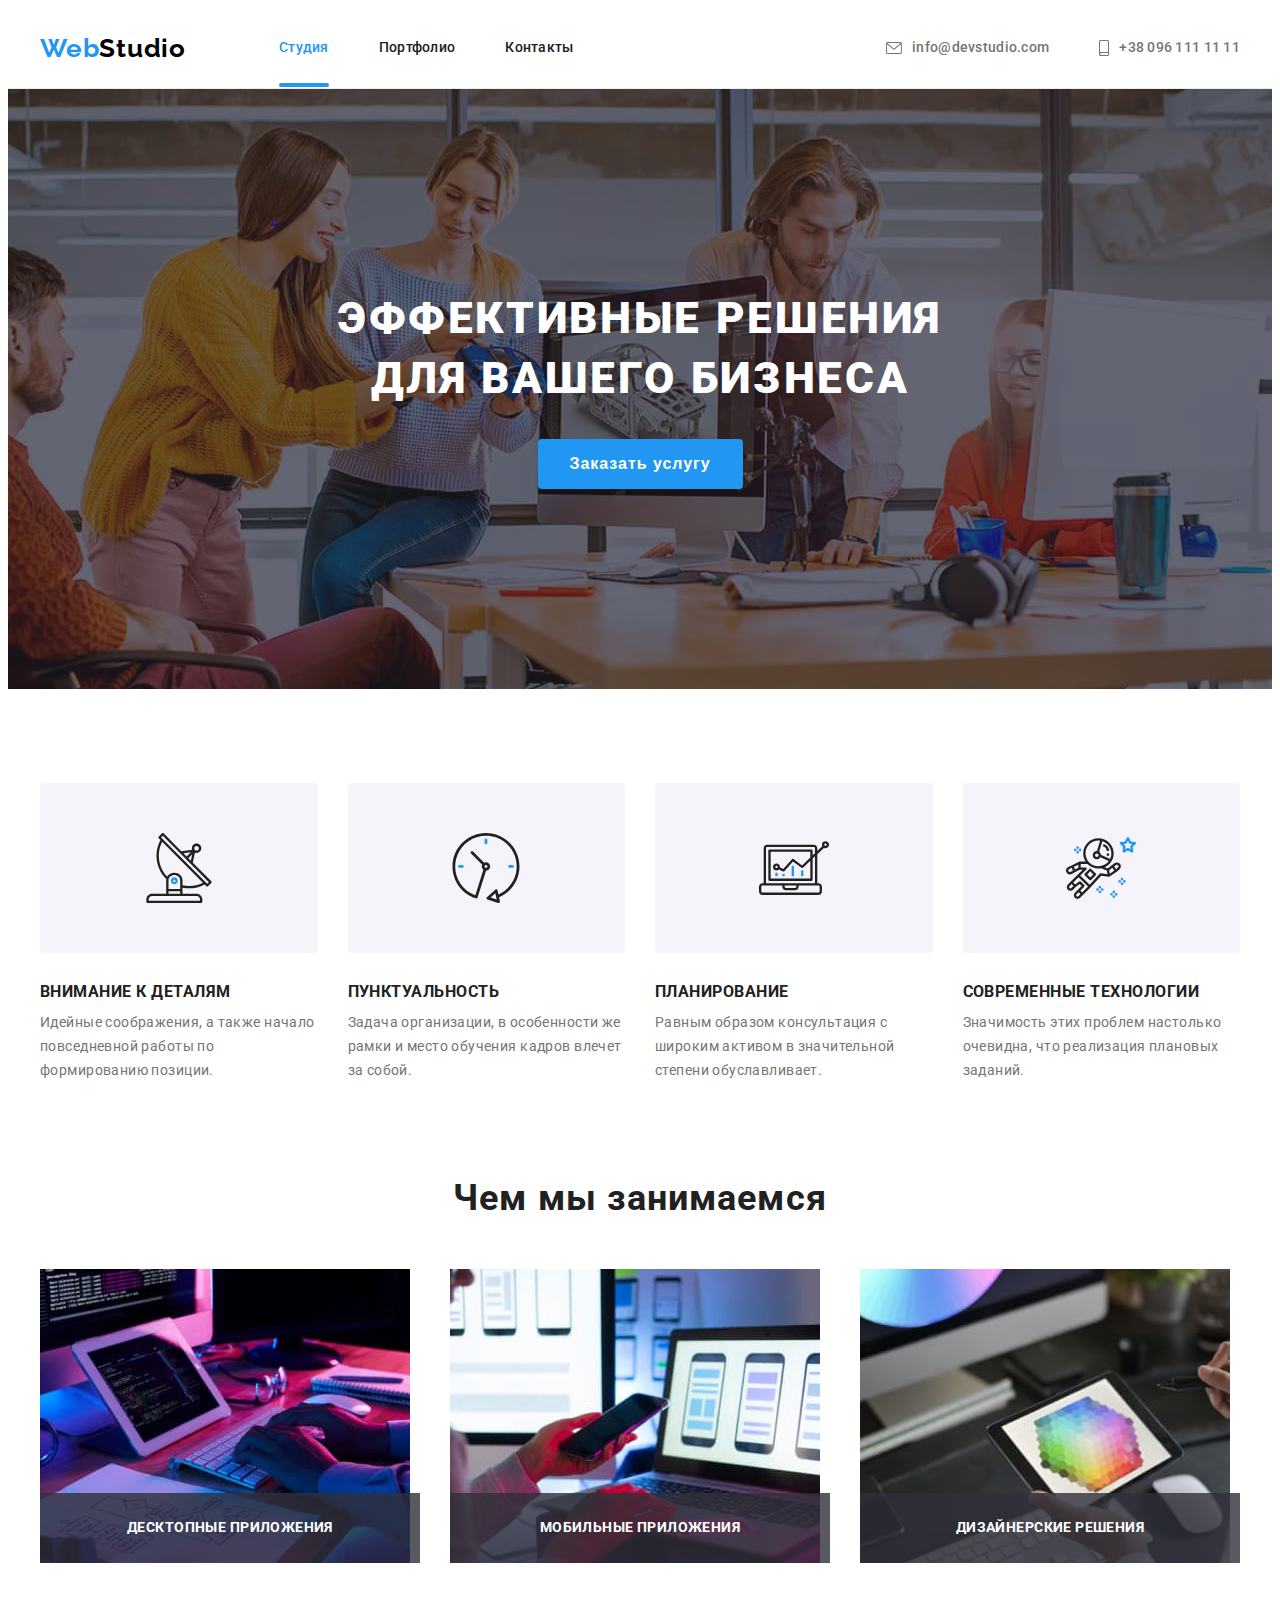
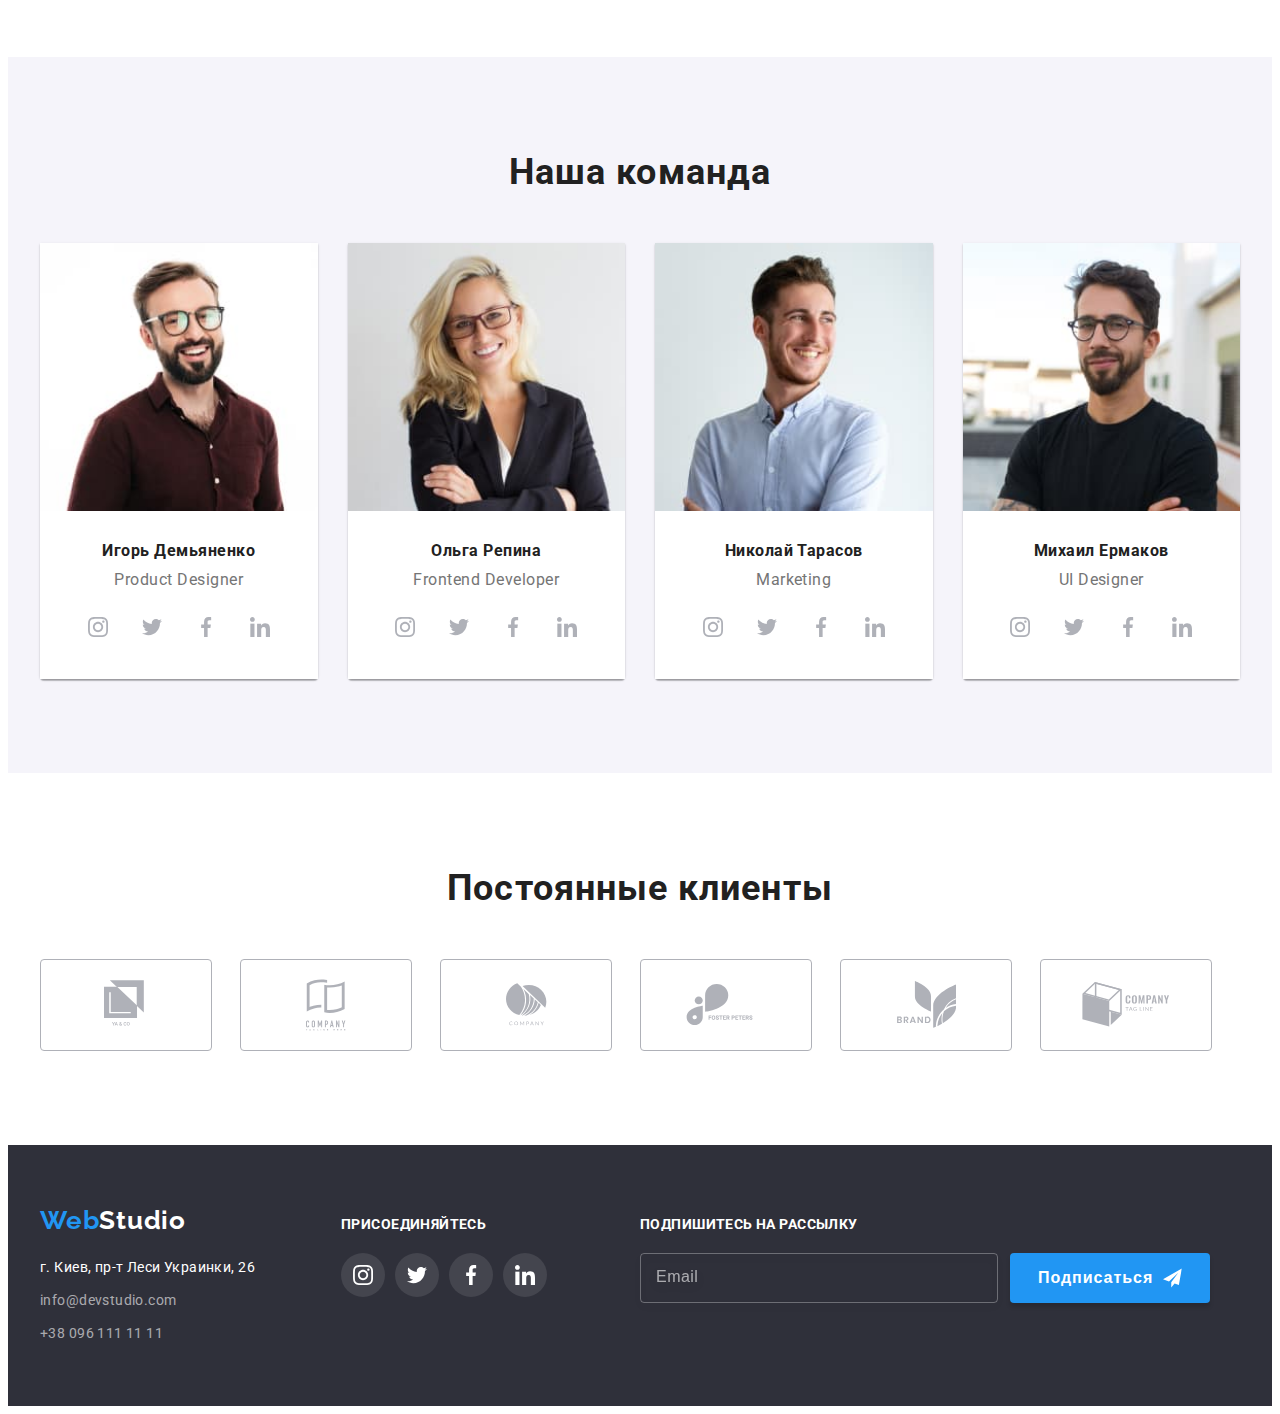
==== commit 061fbd31: "Правки модального окна" ====
--- a/index.html
+++ b/index.html
@@ -549,7 +549,7 @@
                 <textarea name="user-comment" class="modal-form__comment" placeholder="Введите текст"></textarea>
             </label>
                 <input type="checkbox" id="user-term" name="user-term" class="modal-form__term visually-hidden">
-            <label for="user-term" class="modal-form__check-desc">Соглашаюсь с рассылкой и принимаю &nbsp; <a class="modal-form__link link" href="">Условия договора</a></label>
+            <label for="user-term" class="modal-form__check-desc">Соглашаюсь с рассылкой и принимаю&nbsp;<a class="modal-form__link link" href="">Условия договора</a></label>
             <button type="submit" class="modal-form__btn">Отправить</button>
         </form>
     </div>
--- a/css/main.min.css
+++ b/css/main.min.css
@@ -1,2 +1,2 @@
-:root{--main-font: 'Roboto', sans-serif;--secondary-font: 'Raleway', sans-serif;--accent-color: #2196f3;--main-color: #212121;--secondary-color: #757575;--third-color: #ffffff;--header-logo-color: #000000;--footer-contact-color: rgba(255, 255, 255, 0.6);--dark-background-color: #2f303a;--hero-background-color: #c4c4c4;--features-background-color: #f5f4fa;--icon-color: #afb1b8}.visually-hidden{position:absolute !important;clip:rect(1px 1px 1px 1px);clip:rect(1px, 1px, 1px, 1px);padding:0 !important;border:0 !important;height:1px !important;width:1px !important;overflow:hidden}body{font-family:var(--main-font);font-weight:500;font-size:14px;line-height:1.14}h1,h2,h3,h4,h5,h6,p{margin:0}ul,ol{margin:0;padding:0}img{display:block}@media screen and (max-width: 1199px){.section{padding-top:60px;padding-bottom:60px}}@media screen and (min-width: 1200px){.section{padding-top:94px;padding-bottom:94px}}.link{text-decoration:none}.list{list-style:none}.address{font-style:normal}.container{padding-left:15px;padding-right:15px}.header .container{display:flex;align-items:center;justify-content:space-between}@media screen and (max-width: 767px){.container{max-width:480px;margin:0 auto}}@media screen and (min-width: 768px){.container{width:768px}}@media screen and (min-width: 1200px){.container{width:1200px}}.logo{font-family:var(--secondary-font);font-weight:700;font-size:24px;line-height:1.17;letter-spacing:0.03em;color:var(--accent-color)}.footer .logo{margin-right:0}@media screen and (min-width: 768px){.logo{margin-right:88px}}@media screen and (min-width: 1200px){.logo{font-size:26px;line-height:1.19;margin-right:93px}}.logo_theme_white{color:var(--header-logo-color)}.logo_theme_dark{color:var(--third-color)}.title{font-weight:700;font-size:28px;line-height:1.18;text-align:center;letter-spacing:0.03em;color:var(--main-color);margin-bottom:30px}@media screen and (min-width: 1199px){.title{font-size:36px;line-height:1.17;margin-bottom:50px}}.social-list{display:flex;justify-content:center;align-items:center}.social-list__icon{width:20px;height:20px;fill:var(--icon-color);transition:fill 250ms cubic-bezier(0.4, 0, 0.2, 1)}.social-list__link:hover .social-list__icon,.social-list__link:focus .social-list__icon{fill:var(--third-color)}.social-list__link{display:flex;justify-content:center;align-items:center;width:44px;height:44px;border-radius:50%;background-color:var(--third-color);transition:background-color 250ms cubic-bezier(0.4, 0, 0.2, 1)}.social-list__link:hover,.social-list__link:focus{background-color:var(--accent-color)}.social-list__item:not(:last-child){margin-right:22px}@media screen and (min-width: 1200px){.social-list__item:not(:last-child){margin-right:10px}}.backdrop{position:fixed;top:0;left:0;width:100vw;height:100vh;background-color:rgba(0,0,0,0.2);transition:opacity 250ms cubic-bezier(0.4, 0, 0.2, 1),visibility 250ms cubic-bezier(0.4, 0, 0.2, 1),pointer-events 250ms cubic-bezier(0.4, 0, 0.2, 1),transform 250ms cubic-bezier(0.4, 0, 0.2, 1),opacity 250ms cubic-bezier(0.4, 0, 0.2, 1);transform:scale(1)}.modal{position:absolute;top:50%;left:50%;transform:translate(-50%, -50%);max-width:450px;width:100%;max-height:100%;overflow-y:scroll;padding:40px;background-color:var(--third-color);box-shadow:0px 1px 3px rgba(0,0,0,0.12),0px 1px 1px rgba(0,0,0,0.14),0px 2px 1px rgba(0,0,0,0.2);border-radius:4px}.modal__icon{width:18px;height:18px;fill:var(--header-logo-color);transition:fill 250ms cubic-bezier(0.4, 0, 0.2, 1)}.modal__close-btn:focus .modal__icon,.modal__close-btn:hover .modal__icon{fill:var(--accent-color)}.modal__close-btn{position:absolute;display:flex;justify-content:center;align-items:center;top:8px;right:8px;width:30px;height:30px;padding:6px;background-color:transparent;border:1px solid rgba(0,0,0,0.1);border-radius:50%;cursor:pointer}.is-hidden{opacity:0;visibility:hidden;pointer-events:none;transform:scale(0)}@media screen and (min-width: 1200px){.modal{width:528px;height:581px}}.modal-form-title{font-weight:700;font-size:20px;line-height:1.5;text-align:center;letter-spacing:0.03em;color:var(--main-color)}.modal-form{display:flex;flex-direction:column}.modal-form__input{width:100%;height:40px;border:1px solid rgba(33,33,33,0.2);border-radius:4px;padding-left:42px;outline:none;transition:border-color 250ms cubic-bezier(0.4, 0, 0.2, 1)}.modal-form__input:focus{border-color:var(--accent-color)}.modal-form__icon{position:absolute;top:50%;left:12px;transform:translateY(-50%);transition:fill 250ms cubic-bezier(0.4, 0, 0.2, 1)}.modal-form__input:focus+.modal-form__icon{fill:var(--accent-color)}.modal-form__input-wraper{position:relative;display:block;margin-top:4px}.modal-form__comment{width:100%;height:120px;border:1px solid rgba(33,33,33,0.2);border-radius:4px;padding:12px 16px;resize:none;outline:none;transition:border-color 250ms cubic-bezier(0.4, 0, 0.2, 1);margin-top:12px}.modal-form__comment::placeholder{color:rgba(117,117,117,0.5)}.modal-form__comment:focus{border-color:var(--accent-color)}.modal-form__check-desc{display:flex;align-items:center;font-size:12px;font-weight:400;line-height:1.17;letter-spacing:0.01em;color:var(--secondary-color);margin-top:20px;margin-left:8px;margin-right:auto}.modal-form__check-desc::before{display:block;content:'';width:16px;height:16px;border:1px solid #000000;cursor:pointer;margin-right:8px;border-radius:2px}.modal-form__btn{font-weight:700;font-size:16px;line-height:1.88;align-items:center;text-align:center;letter-spacing:0.06em;cursor:pointer;align-self:center;background-color:var(--accent-color);box-shadow:0px 4px 4px rgba(0,0,0,0.15);border-radius:4px;border:none;display:block;margin-top:30px;margin-left:auto;margin-right:auto;padding:10px 55px;color:var(--third-color);transition:background-color 250ms cubic-bezier(0.4, 0, 0.2, 1)}.modal-form__btn:hover,.modal-form__btn:focus{background-color:#188ce8;outline:none}.modal-form__field{font-weight:400;font-size:12px;line-height:1.17;letter-spacing:0.01em;color:var(--secondary-color);margin-top:10px}.modal-form__link{text-decoration-line:underline;color:var(--accent-color)}.modal-form__term:checked+.modal-form__check-desc::before{background-color:var(--accent-color);background-image:url(../images/modal-form/icon-check.svg);background-position:center;border:none;background-size:cover}.modal-form__term:focus+.modal-form__check-desc::before{box-shadow:0 0 0 2px #2196f3}@media screen and (min-width: 1200px){.modal-form__check-desc{font-size:14px;line-height:1.71;letter-spacing:0.03em}.modal-form-title{line-height:1.15}}.header{border-bottom:1px solid #ececec;padding-top:16px;padding-bottom:16px}@media screen and (max-width: 767px){.navigation-list{display:none}.contact-list{display:none}.burger-btn{background-color:transparent;border:none;padding:0;height:40px;cursor:pointer;transition:fill 250ms cubic-bezier(0.4, 0, 0.2, 1)}.burger-btn__icon{width:40px;height:40px}.burger-btn:focus{fill:var(--accent-color)}.mobile-menu{position:fixed;top:0;left:0;width:100vw;height:100vh;z-index:1000;display:flex;flex-direction:column;justify-content:space-between;overflow-y:scroll;background-color:var(--third-color);padding:48px 40px;opacity:0;visibility:hidden;pointer-events:none;transition:opacity 250ms cubic-bezier(0.4, 0, 0.2, 1)}.is-open{opacity:1;visibility:visible;pointer-events:auto}.mobile-menu__link{font-weight:500;font-size:40px;line-height:1.175;letter-spacing:0.02em;color:var(--main-color)}.mobile-menu__item:not(:last-child){margin-bottom:32px}.mobile-contact-list__link{font-weight:500;font-size:24px;line-height:1.17;letter-spacing:0.02em;color:var(--secondary-color)}.current-tel{font-weight:500;font-size:34px;line-height:1.18;letter-spacing:0.02em;color:var(--accent-color)}.mobile-contact-list{margin-top:auto;margin-bottom:64px}.mobile-contact-list__item:not(:last-child){margin-bottom:32px}.mobile-social-list__link{font-weight:500;font-size:18px;line-height:1.22;letter-spacing:0.02em;color:var(--accent-color)}.mobile-social-list{display:flex;align-items:center;flex-wrap:wrap}.mobile-social-list__item:not(:last-child){margin-right:10px;padding-right:10px;border-right:1px solid rgba(33,33,33,0.2)}.mobile-menu__close-btn{position:absolute;display:flex;justify-content:center;align-items:center;top:10px;right:15px;background-color:transparent;border:none;padding:0;cursor:pointer;transition:fill 250ms cubic-bezier(0.4, 0, 0.2, 1)}.mobile-menu__close-btn:focus{fill:var(--accent-color)}.mobile-menu__icon{width:40px;height:40px}.current{color:var(--accent-color)}}@media screen and (min-width: 768px){.mobile-menu{display:none}.burger-btn{display:none}.navigation{display:flex;align-items:center}.navigation-list{display:flex;align-items:center}.navigation-list__item:not(:last-child){margin-right:50px}.navigation-list__link{letter-spacing:0.02em;color:var(--main-color);padding-top:32px;padding-bottom:32px;transition:color 250ms cubic-bezier(0.4, 0, 0.2, 1)}.navigation-list__link:hover,.navigation-list__link:focus{color:var(--accent-color)}.current{color:var(--accent-color);position:relative}.current::after{content:'';position:absolute;display:block;width:100%;height:4px;background-color:var(--accent-color);border-radius:2px;bottom:0;left:0}.contact-list{margin-left:auto}.contact-list__item:not(:last-child){margin-bottom:10px}.contact-list__link{font-size:12px;line-height:1.17;letter-spacing:0.02em;color:var(--secondary-color);display:flex;align-items:center;transition:color 250ms cubic-bezier(0.4, 0, 0.2, 1),fill 250ms cubic-bezier(0.4, 0, 0.2, 1)}.contact-list__link:hover,.contact-list__link:focus{color:var(--accent-color);fill:var(--accent-color)}.contact-list__icon{display:inline-flex;fill:currentColor;margin-right:8px}.mail-icon{width:14px;height:10px}.tel-icon{width:10px;height:14px}}@media screen and (min-width: 1200px){.header{padding-top:0;padding-bottom:0}.contact-list{display:flex;align-items:center}.contact-list__item:not(:last-child){margin-right:50px}.contact-list__item:first-child{margin-bottom:0}.contact-list__link{font-size:14px;line-height:1.14;padding-top:32px;padding-bottom:32px}.contact-list__icon{margin-right:10px}.mail-icon{width:16px;height:12px}.tel-icon{width:10px;height:16px}}.hero{background-color:var(--hero-background-color);background-image:linear-gradient(rgba(47,48,58,0.4), rgba(47,48,58,0.4)),url(../images/hero/mobile/hero-mobile.jpg);background-repeat:no-repeat;background-position:center;background-size:cover;padding-top:118px;padding-bottom:118px;margin:0 auto}@media screen and (min-device-pixel-ratio: 2), screen and (min-resolution: 192dpi), screen and (min-resolution: 2dppx){.hero{background-image:linear-gradient(rgba(47,48,58,0.4), rgba(47,48,58,0.4)),url(../images/hero/mobile/hero-mobile@2x.jpg)}}@media screen and (min-width: 768px){.hero{background-image:linear-gradient(rgba(47,48,58,0.4), rgba(47,48,58,0.4)),url(../images/hero/tablet/hero-tablet.jpg)}}@media screen and (min-width: 768px) and (min-device-pixel-ratio: 2), screen and (min-width: 768px) and (min-resolution: 192dpi), screen and (min-width: 768px) and (min-resolution: 2dppx){.hero{background-image:linear-gradient(rgba(47,48,58,0.4), rgba(47,48,58,0.4)),url(../images/hero/tablet/hero-tablet@2x.jpg)}}@media screen and (min-width: 1200px){.hero{background-image:linear-gradient(rgba(47,48,58,0.4), rgba(47,48,58,0.4)),url(../images/hero/desktop/hero-desktop.jpg)}}@media screen and (min-width: 1200px) and (min-device-pixel-ratio: 2), screen and (min-width: 1200px) and (min-resolution: 192dpi), screen and (min-width: 1200px) and (min-resolution: 2dppx){.hero{background-image:linear-gradient(rgba(47,48,58,0.4), rgba(47,48,58,0.4)),url(../images/hero/desktop/hero-desktop@2x.jpg)}}.hero__title{font-weight:900;font-size:26px;line-height:1.62;text-align:center;letter-spacing:0.06em;text-transform:uppercase;color:var(--third-color);max-width:360px;margin:auto}@media screen and (min-width: 1200px){.hero__title{font-size:44px;line-height:1.36;max-width:696px}}.hero__modal-btn{font-weight:700;font-size:16px;line-height:1.88;align-items:center;text-align:center;letter-spacing:0.06em;cursor:pointer;background-color:var(--accent-color);box-shadow:0px 4px 4px rgba(0,0,0,0.15);border-radius:4px;border:none;display:block;margin-top:30px;margin-left:auto;margin-right:auto;padding:10px 32px;color:var(--third-color);transition:background-color 250ms cubic-bezier(0.4, 0, 0.2, 1)}.hero__modal-btn:hover,.hero__modal-btn:focus{background-color:#188ce8}.features-list{display:flex;align-items:center;flex-wrap:wrap;margin-left:-30px;margin-top:-30px}.features-list__icon-container{display:flex;align-items:center;justify-content:center;height:120px;background-color:var(--features-background-color);border-radius:4px;margin-bottom:30px}.features-list__title{font-weight:700;letter-spacing:0.03em;text-transform:uppercase;color:var(--main-color);margin-bottom:10px;text-align:center}.features-list__text{font-weight:400;line-height:1.71;letter-spacing:0.03em;color:var(--secondary-color)}@media screen and (max-width: 767px){.features-list__item{flex-basis:100%;margin-left:30px;margin-top:30px}}@media screen and (min-width: 768px) and (max-width: 1199px){.features-list__item{flex-basis:calc(100% / 2 - 30px);margin-left:30px;margin-top:30px;height:251px}.features-list__icon-container{padding-left:142px;padding-right:142px}.features-list__title{text-align:left}}@media screen and (min-width: 1200px){.features-list__icon-container{padding:25px 100px}.features-list__item{flex-basis:calc(100% / 4 - 30px);margin-left:30px;margin-top:30px}.features-list__title{text-align:left}}@media screen and (max-width: 1199px){.services{display:none}}.services{padding-bottom:94px}.services-list{display:flex;flex-wrap:wrap;margin-left:-30px;margin-top:-30px}.services-list__item{flex-basis:calc(100% / 3 - 30px);margin-left:30px;margin-top:30px}.services-list__label{position:absolute;bottom:0;left:0;width:100%;height:70px;display:flex;justify-content:center;align-items:center;background-color:rgba(47,48,58,0.8)}.services-list__label-name{font-weight:700;text-align:center;letter-spacing:0.03em;text-transform:uppercase;color:var(--third-color)}.thumb{position:relative}.team{background-color:var(--features-background-color)}.team-list{display:flex;flex-wrap:wrap;margin-left:-30px;margin-top:-30px;align-items:center}.team-list__item{box-shadow:0px 1px 3px rgba(0,0,0,0.12),0px 1px 1px rgba(0,0,0,0.14),0px 2px 1px rgba(0,0,0,0.2);border-radius:0px 0px 4px 4px}.team-list__card{padding:30px 20px 24px 20px;background-color:var(--third-color)}.team-list__name,.team-list__position{font-size:16px;line-height:1.19;text-align:center;letter-spacing:0.03em}.team-list__name{color:var(--main-color);margin-bottom:10px}.team-list__position{font-weight:400;color:var(--secondary-color);margin-bottom:16px}.team-list__img{width:100%;height:auto}@media screen and (max-width: 767px){.team-list__item{flex-basis:100%;margin-left:30px;margin-top:30px}}@media screen and (min-width: 768px) and (max-width: 1199px){.team-list__item{flex-basis:calc(100% / 2 - 30px);margin-left:30px;margin-top:30px}.team-list__card{padding:30px 55px 24px 55px}}@media screen and (min-width: 1200px){.team-list{display:flex;flex-direction:row;align-items:center;flex-wrap:wrap;margin-left:-30px;margin-top:-30px}.team-list__item{flex-basis:calc(100% / 4 - 30px);margin-left:30px;margin-top:30px}.team-list__card{padding:30px 32px}}.clients-list{display:flex;align-items:center;flex-wrap:wrap;margin-left:-30px;margin-top:-30px}.clients-list__item{flex-basis:calc(100% / 2 - 30px);margin-left:30px;margin-top:30px}.clients-list__link{display:flex;justify-content:center;align-items:center;height:90px;border:1px solid var(--icon-color);border-radius:4px;transition:border-color 250ms cubic-bezier(0.4, 0, 0.2, 1)}.clients-list__link:hover,.clients-list__link:focus{border:1px solid var(--accent-color)}.clients-list__icon{fill:var(--icon-color);transition:fill 250ms cubic-bezier(0.4, 0, 0.2, 1)}.clients-list__link:hover .clients-list__icon,.clients-list__link:focus .clients-list__icon{fill:var(--accent-color)}@media screen and (min-width: 768px) and (max-width: 1199px){.clients-list__item{flex-basis:calc(100% / 3 - 30px);max-width:226px}.clients-list__link{width:226px}}@media screen and (min-width: 1200px){.clients-list__item{flex-basis:calc(100% / 6 - 30px);max-width:170px}.clients-list__link{width:170px}}.footer{background-color:var(--dark-background-color);padding-top:60px;padding-bottom:60px}.footer-flex{display:flex;flex-direction:column}@media screen and (max-width: 1199px){.footer-flex{text-align:center}}@media screen and (min-width: 768px){.footer-flex{flex-direction:row}}@media screen and (min-width: 768px) and (max-width: 1199px){.footer-flex{flex-wrap:wrap;align-items:baseline}}.fact-address,.contact{font-weight:400;line-height:1.71;letter-spacing:0.03em}.fact-address{color:var(--third-color)}.contact{color:var(--footer-contact-color);transition:color 250ms cubic-bezier(0.4, 0, 0.2, 1)}.contact:hover,.contact:focus{color:var(--accent-color)}.address{margin-top:20px}.address-list__item:not(:last-child){margin-bottom:9px}.social-link-container{margin-top:60px}.join{display:inline-block;font-weight:700;letter-spacing:0.03em;text-transform:uppercase;color:var(--third-color);margin-bottom:20px}.footer-social-link{background-color:rgba(255,255,255,0.1)}.footer-svg{fill:var(--third-color)}.footer-modal-form-container{display:block;margin-top:60px}.footer-modal-form{display:flex;flex-direction:column;align-items:center}.footer-modal-form__input{width:450px;height:50px;border:1px solid rgba(255,255,255,0.3);box-sizing:border-box;filter:drop-shadow(0px 4px 4px rgba(0,0,0,0.15));border-radius:4px;background-color:transparent;color:var(--third-color);padding:15px}@media screen and (max-width: 767px){.footer-modal-form__input{width:100%}}.footer-modal-form__input::placeholder{font-weight:400;font-size:16px;line-height:1.25;display:flex;align-items:center;letter-spacing:0.03em;color:rgba(255,255,255,0.6)}.footer-modal-form__btn{font-weight:700;font-size:16px;line-height:1.88;text-align:center;letter-spacing:0.06em;cursor:pointer;width:200px;height:50px;background-color:var(--accent-color);box-shadow:0px 4px 4px rgba(0,0,0,0.15);border-radius:4px;border:none;margin-top:20px;padding:10px 28px;display:flex;justify-content:center;align-items:center;color:var(--third-color);transition:background-color 250ms cubic-bezier(0.4, 0, 0.2, 1)}.footer-modal-form__btn:hover,.footer-modal-form__btn:focus{background-color:#188ce8;outline:none}.footer-modal-form__icon{margin-left:10px}@media screen and (min-width: 768px){.social-link-container{margin-left:165px;margin-top:0}.address-container{margin-left:61px}.footer-modal-form-container{margin-left:auto;margin-right:auto}.address-list__item:not(:last-child){margin-bottom:8px}}@media screen and (min-width: 1200px){.social-link-container{margin-left:70px}.address-container{margin-left:0}.address-list__item:not(:last-child){margin-bottom:9px}.footer-modal-form-container{margin-top:0px;margin-left:93px;margin-right:0}.footer-modal-form{flex-direction:row}.footer-modal-form__btn{margin-top:0;margin-left:12px}.footer-flex{align-items:baseline}.address-container{width:231px}.footer-modal-form__input{width:358px}}
+:root{--main-font: 'Roboto', sans-serif;--secondary-font: 'Raleway', sans-serif;--accent-color: #2196f3;--main-color: #212121;--secondary-color: #757575;--third-color: #ffffff;--header-logo-color: #000000;--footer-contact-color: rgba(255, 255, 255, 0.6);--dark-background-color: #2f303a;--hero-background-color: #c4c4c4;--features-background-color: #f5f4fa;--icon-color: #afb1b8}.visually-hidden{position:absolute !important;clip:rect(1px 1px 1px 1px);clip:rect(1px, 1px, 1px, 1px);padding:0 !important;border:0 !important;height:1px !important;width:1px !important;overflow:hidden}body{font-family:var(--main-font);font-weight:500;font-size:14px;line-height:1.14}h1,h2,h3,h4,h5,h6,p{margin:0}ul,ol{margin:0;padding:0}img{display:block}@media screen and (max-width: 1199px){.section{padding-top:60px;padding-bottom:60px}}@media screen and (min-width: 1200px){.section{padding-top:94px;padding-bottom:94px}}.link{text-decoration:none}.list{list-style:none}.address{font-style:normal}.container{padding-left:15px;padding-right:15px}.header .container{display:flex;align-items:center;justify-content:space-between}@media screen and (max-width: 767px){.container{max-width:480px;margin:0 auto}}@media screen and (min-width: 768px){.container{width:768px;margin:0 auto}}@media screen and (min-width: 1200px){.container{width:1200px}}.logo{font-family:var(--secondary-font);font-weight:700;font-size:24px;line-height:1.17;letter-spacing:0.03em;color:var(--accent-color)}.footer .logo{margin-right:0}@media screen and (min-width: 768px){.logo{margin-right:88px}}@media screen and (min-width: 1200px){.logo{font-size:26px;line-height:1.19;margin-right:93px}}.logo_theme_white{color:var(--header-logo-color)}.logo_theme_dark{color:var(--third-color)}.title{font-weight:700;font-size:28px;line-height:1.18;text-align:center;letter-spacing:0.03em;color:var(--main-color);margin-bottom:30px}@media screen and (min-width: 1199px){.title{font-size:36px;line-height:1.17;margin-bottom:50px}}.social-list{display:flex;justify-content:center;align-items:center}.social-list__icon{width:20px;height:20px;fill:var(--icon-color);transition:fill 250ms cubic-bezier(0.4, 0, 0.2, 1)}.social-list__link:hover .social-list__icon,.social-list__link:focus .social-list__icon{fill:var(--third-color)}.social-list__link{display:flex;justify-content:center;align-items:center;width:44px;height:44px;border-radius:50%;background-color:var(--third-color);transition:background-color 250ms cubic-bezier(0.4, 0, 0.2, 1)}.social-list__link:hover,.social-list__link:focus{background-color:var(--accent-color)}.social-list__item:not(:last-child){margin-right:22px}@media screen and (min-width: 1200px){.social-list__item:not(:last-child){margin-right:10px}}.backdrop{position:fixed;top:0;left:0;width:100vw;height:100vh;background-color:rgba(0,0,0,0.2);transition:opacity 250ms cubic-bezier(0.4, 0, 0.2, 1),visibility 250ms cubic-bezier(0.4, 0, 0.2, 1),pointer-events 250ms cubic-bezier(0.4, 0, 0.2, 1),transform 250ms cubic-bezier(0.4, 0, 0.2, 1),opacity 250ms cubic-bezier(0.4, 0, 0.2, 1);transform:scale(1)}.modal{position:absolute;top:50%;left:50%;transform:translate(-50%, -50%);max-width:450px;width:100%;max-height:100%;overflow-y:scroll;padding:40px;background-color:var(--third-color);box-shadow:0px 1px 3px rgba(0,0,0,0.12),0px 1px 1px rgba(0,0,0,0.14),0px 2px 1px rgba(0,0,0,0.2);border-radius:4px}.modal__icon{width:18px;height:18px;fill:var(--header-logo-color);transition:fill 250ms cubic-bezier(0.4, 0, 0.2, 1)}.modal__close-btn:focus .modal__icon,.modal__close-btn:hover .modal__icon{fill:var(--accent-color)}.modal__close-btn{position:absolute;display:flex;justify-content:center;align-items:center;top:8px;right:8px;width:30px;height:30px;padding:6px;background-color:transparent;border:1px solid rgba(0,0,0,0.1);border-radius:50%;cursor:pointer}.is-hidden{opacity:0;visibility:hidden;pointer-events:none;transform:scale(0)}.modal-form-title{font-weight:700;font-size:20px;line-height:1.5;text-align:center;letter-spacing:0.03em;color:var(--main-color)}.modal-form{display:flex;flex-direction:column}.modal-form__input{width:100%;height:40px;border:1px solid rgba(33,33,33,0.2);border-radius:4px;padding-left:42px;outline:none;transition:border-color 250ms cubic-bezier(0.4, 0, 0.2, 1)}.modal-form__input:focus{border-color:var(--accent-color)}.modal-form__icon{position:absolute;top:50%;left:12px;transform:translateY(-50%);transition:fill 250ms cubic-bezier(0.4, 0, 0.2, 1)}.modal-form__input:focus+.modal-form__icon{fill:var(--accent-color)}.modal-form__input-wraper{position:relative;display:block;margin-top:4px}.modal-form__comment{width:100%;height:120px;border:1px solid rgba(33,33,33,0.2);border-radius:4px;padding:12px 16px;resize:none;outline:none;transition:border-color 250ms cubic-bezier(0.4, 0, 0.2, 1);margin-top:12px}.modal-form__comment::placeholder{color:rgba(117,117,117,0.5)}.modal-form__comment:focus{border-color:var(--accent-color)}.modal-form__check-desc{display:flex;align-items:center;font-size:12px;font-weight:400;line-height:1.17;letter-spacing:0.01em;color:var(--secondary-color);margin-top:20px;margin-left:auto;margin-right:auto}.modal-form__check-desc::before{display:block;content:'';width:16px;height:16px;border:1px solid #000000;cursor:pointer;margin-right:8px;border-radius:2px}.modal-form__btn{font-weight:700;font-size:16px;line-height:1.88;align-items:center;text-align:center;letter-spacing:0.06em;cursor:pointer;align-self:center;background-color:var(--accent-color);box-shadow:0px 4px 4px rgba(0,0,0,0.15);border-radius:4px;border:none;display:block;margin-top:30px;margin-left:auto;margin-right:auto;padding:10px 55px;color:var(--third-color);transition:background-color 250ms cubic-bezier(0.4, 0, 0.2, 1)}.modal-form__btn:hover,.modal-form__btn:focus{background-color:#188ce8;outline:none}.modal-form__field{font-weight:400;font-size:12px;line-height:1.17;letter-spacing:0.01em;color:var(--secondary-color);margin-top:10px}.modal-form__link{text-decoration-line:underline;color:var(--accent-color)}.modal-form__term:checked+.modal-form__check-desc::before{background-color:var(--accent-color);background-image:url(../images/modal-form/icon-check.svg);background-position:center;border:none;background-size:cover}.modal-form__term:focus+.modal-form__check-desc::before{box-shadow:0 0 0 2px #2196f3}@media screen and (min-width: 1200px){.modal-form__check-desc{font-size:14px;line-height:1.71;letter-spacing:0.03em}.modal-form-title{line-height:1.15}}.header{border-bottom:1px solid #ececec;padding-top:16px;padding-bottom:16px}@media screen and (max-width: 767px){.navigation-list{display:none}.contact-list{display:none}.burger-btn{background-color:transparent;border:none;padding:0;height:40px;cursor:pointer;transition:fill 250ms cubic-bezier(0.4, 0, 0.2, 1)}.burger-btn__icon{width:40px;height:40px}.burger-btn:focus{fill:var(--accent-color)}.mobile-menu{position:fixed;top:0;left:0;width:100vw;height:100vh;z-index:1000;display:flex;flex-direction:column;justify-content:space-between;overflow-y:scroll;background-color:var(--third-color);padding:48px 40px;opacity:0;visibility:hidden;pointer-events:none;transition:opacity 250ms cubic-bezier(0.4, 0, 0.2, 1)}.is-open{opacity:1;visibility:visible;pointer-events:auto}.mobile-menu__link{font-weight:500;font-size:40px;line-height:1.175;letter-spacing:0.02em;color:var(--main-color)}.mobile-menu__item:not(:last-child){margin-bottom:32px}.mobile-contact-list__link{font-weight:500;font-size:24px;line-height:1.17;letter-spacing:0.02em;color:var(--secondary-color)}.current-tel{font-weight:500;font-size:34px;line-height:1.18;letter-spacing:0.02em;color:var(--accent-color)}.mobile-contact-list{margin-top:auto;margin-bottom:64px}.mobile-contact-list__item:not(:last-child){margin-bottom:32px}.mobile-social-list__link{font-weight:500;font-size:18px;line-height:1.22;letter-spacing:0.02em;color:var(--accent-color)}.mobile-social-list{display:flex;align-items:center;flex-wrap:wrap}.mobile-social-list__item:not(:last-child){margin-right:10px;padding-right:10px;border-right:1px solid rgba(33,33,33,0.2)}.mobile-menu__close-btn{position:absolute;display:flex;justify-content:center;align-items:center;top:10px;right:15px;background-color:transparent;border:none;padding:0;cursor:pointer;transition:fill 250ms cubic-bezier(0.4, 0, 0.2, 1)}.mobile-menu__close-btn:focus{fill:var(--accent-color)}.mobile-menu__icon{width:40px;height:40px}.current{color:var(--accent-color)}}@media screen and (min-width: 768px){.mobile-menu{display:none}.burger-btn{display:none}.navigation{display:flex;align-items:center}.navigation-list{display:flex;align-items:center}.navigation-list__item:not(:last-child){margin-right:50px}.navigation-list__link{letter-spacing:0.02em;color:var(--main-color);padding-top:32px;padding-bottom:32px;transition:color 250ms cubic-bezier(0.4, 0, 0.2, 1)}.navigation-list__link:hover,.navigation-list__link:focus{color:var(--accent-color)}.current{color:var(--accent-color);position:relative}.current::after{content:'';position:absolute;display:block;width:100%;height:4px;background-color:var(--accent-color);border-radius:2px;bottom:0;left:0}.contact-list{margin-left:auto}.contact-list__item:not(:last-child){margin-bottom:10px}.contact-list__link{font-size:12px;line-height:1.17;letter-spacing:0.02em;color:var(--secondary-color);display:flex;align-items:center;transition:color 250ms cubic-bezier(0.4, 0, 0.2, 1),fill 250ms cubic-bezier(0.4, 0, 0.2, 1)}.contact-list__link:hover,.contact-list__link:focus{color:var(--accent-color);fill:var(--accent-color)}.contact-list__icon{display:inline-flex;fill:currentColor;margin-right:8px}.mail-icon{width:14px;height:10px}.tel-icon{width:10px;height:14px}}@media screen and (min-width: 1200px){.header{padding-top:0;padding-bottom:0}.contact-list{display:flex;align-items:center}.contact-list__item:not(:last-child){margin-right:50px}.contact-list__item:first-child{margin-bottom:0}.contact-list__link{font-size:14px;line-height:1.14;padding-top:32px;padding-bottom:32px}.contact-list__icon{margin-right:10px}.mail-icon{width:16px;height:12px}.tel-icon{width:10px;height:16px}}.hero{background-color:var(--hero-background-color);background-image:linear-gradient(rgba(47,48,58,0.4), rgba(47,48,58,0.4)),url(../images/hero/mobile/hero-mobile.jpg);background-repeat:no-repeat;background-position:center;background-size:cover;padding-top:200px;padding-bottom:200px;margin:0 auto}@media screen and (min-device-pixel-ratio: 2), screen and (min-resolution: 192dpi), screen and (min-resolution: 2dppx){.hero{background-image:linear-gradient(rgba(47,48,58,0.4), rgba(47,48,58,0.4)),url(../images/hero/mobile/hero-mobile@2x.jpg)}}@media screen and (min-width: 768px){.hero{background-image:linear-gradient(rgba(47,48,58,0.4), rgba(47,48,58,0.4)),url(../images/hero/tablet/hero-tablet.jpg)}}@media screen and (min-width: 768px) and (min-device-pixel-ratio: 2), screen and (min-width: 768px) and (min-resolution: 192dpi), screen and (min-width: 768px) and (min-resolution: 2dppx){.hero{background-image:linear-gradient(rgba(47,48,58,0.4), rgba(47,48,58,0.4)),url(../images/hero/tablet/hero-tablet@2x.jpg)}}@media screen and (min-width: 1200px){.hero{background-image:linear-gradient(rgba(47,48,58,0.4), rgba(47,48,58,0.4)),url(../images/hero/desktop/hero-desktop.jpg)}}@media screen and (min-width: 1200px) and (min-device-pixel-ratio: 2), screen and (min-width: 1200px) and (min-resolution: 192dpi), screen and (min-width: 1200px) and (min-resolution: 2dppx){.hero{background-image:linear-gradient(rgba(47,48,58,0.4), rgba(47,48,58,0.4)),url(../images/hero/desktop/hero-desktop@2x.jpg)}}.hero__title{font-weight:900;font-size:26px;line-height:1.62;text-align:center;letter-spacing:0.06em;text-transform:uppercase;color:var(--third-color);max-width:360px;margin:auto}@media screen and (min-width: 1200px){.hero__title{font-size:44px;line-height:1.36;max-width:696px}}.hero__modal-btn{font-weight:700;font-size:16px;line-height:1.88;align-items:center;text-align:center;letter-spacing:0.06em;cursor:pointer;background-color:var(--accent-color);box-shadow:0px 4px 4px rgba(0,0,0,0.15);border-radius:4px;border:none;display:block;margin-top:30px;margin-left:auto;margin-right:auto;padding:10px 32px;color:var(--third-color);transition:background-color 250ms cubic-bezier(0.4, 0, 0.2, 1)}.hero__modal-btn:hover,.hero__modal-btn:focus{background-color:#188ce8}.features-list{display:flex;align-items:center;flex-wrap:wrap;margin-left:-30px;margin-top:-30px}.features-list__icon-container{display:flex;align-items:center;justify-content:center;height:120px;background-color:var(--features-background-color);border-radius:4px;margin-bottom:30px}.features-list__title{font-weight:700;letter-spacing:0.03em;text-transform:uppercase;color:var(--main-color);margin-bottom:10px;text-align:center}.features-list__text{font-weight:400;line-height:1.71;letter-spacing:0.03em;color:var(--secondary-color)}@media screen and (max-width: 767px){.features-list__item{flex-basis:100%;margin-left:30px;margin-top:30px}}@media screen and (min-width: 768px) and (max-width: 1199px){.features-list__item{flex-basis:calc(100% / 2 - 30px);margin-left:30px;margin-top:30px;height:251px}.features-list__icon-container{padding-left:142px;padding-right:142px}.features-list__title{text-align:left}}@media screen and (min-width: 1200px){.features-list__icon-container{padding:25px 100px}.features-list__item{flex-basis:calc(100% / 4 - 30px);margin-left:30px;margin-top:30px}.features-list__title{text-align:left}}@media screen and (max-width: 1199px){.services{display:none}}.services{padding-bottom:94px}.services-list{display:flex;flex-wrap:wrap;margin-left:-30px;margin-top:-30px}.services-list__item{flex-basis:calc(100% / 3 - 30px);margin-left:30px;margin-top:30px}.services-list__label{position:absolute;bottom:0;left:0;width:100%;height:70px;display:flex;justify-content:center;align-items:center;background-color:rgba(47,48,58,0.8)}.services-list__label-name{font-weight:700;text-align:center;letter-spacing:0.03em;text-transform:uppercase;color:var(--third-color)}.thumb{position:relative}.team{background-color:var(--features-background-color)}.team-list{display:flex;flex-wrap:wrap;margin-left:-30px;margin-top:-30px;align-items:center}.team-list__item{box-shadow:0px 1px 3px rgba(0,0,0,0.12),0px 1px 1px rgba(0,0,0,0.14),0px 2px 1px rgba(0,0,0,0.2);border-radius:0px 0px 4px 4px}.team-list__card{padding:30px 20px 24px 20px;background-color:var(--third-color)}.team-list__name,.team-list__position{font-size:16px;line-height:1.19;text-align:center;letter-spacing:0.03em}.team-list__name{color:var(--main-color);margin-bottom:10px}.team-list__position{font-weight:400;color:var(--secondary-color);margin-bottom:16px}.team-list__img{width:100%;height:auto}@media screen and (max-width: 767px){.team-list__item{flex-basis:100%;margin-left:30px;margin-top:30px}}@media screen and (min-width: 768px) and (max-width: 1199px){.team-list__item{flex-basis:calc(100% / 2 - 30px);margin-left:30px;margin-top:30px}.team-list__card{padding:30px 55px 24px 55px}}@media screen and (min-width: 1200px){.team-list{display:flex;flex-direction:row;align-items:center;flex-wrap:wrap;margin-left:-30px;margin-top:-30px}.team-list__item{flex-basis:calc(100% / 4 - 30px);margin-left:30px;margin-top:30px}.team-list__card{padding:30px 32px}}.clients-list{display:flex;align-items:center;flex-wrap:wrap;margin-left:-30px;margin-top:-30px}.clients-list__item{flex-basis:calc(100% / 2 - 30px);margin-left:30px;margin-top:30px}.clients-list__link{display:flex;justify-content:center;align-items:center;height:90px;border:1px solid var(--icon-color);border-radius:4px;transition:border-color 250ms cubic-bezier(0.4, 0, 0.2, 1)}.clients-list__link:hover,.clients-list__link:focus{border:1px solid var(--accent-color)}.clients-list__icon{fill:var(--icon-color);transition:fill 250ms cubic-bezier(0.4, 0, 0.2, 1)}.clients-list__link:hover .clients-list__icon,.clients-list__link:focus .clients-list__icon{fill:var(--accent-color)}@media screen and (min-width: 768px) and (max-width: 1199px){.clients-list__item{flex-basis:calc(100% / 3 - 30px);max-width:226px}.clients-list__link{width:226px}}@media screen and (min-width: 1200px){.clients-list__item{flex-basis:calc(100% / 6 - 30px);max-width:170px}.clients-list__link{width:170px}}.footer{background-color:var(--dark-background-color);padding-top:60px;padding-bottom:60px}.footer-flex{display:flex;flex-direction:column}@media screen and (max-width: 1199px){.footer-flex{text-align:center}}@media screen and (min-width: 768px){.footer-flex{flex-direction:row}}@media screen and (min-width: 768px) and (max-width: 1199px){.footer-flex{flex-wrap:wrap;align-items:baseline}}.fact-address,.contact{font-weight:400;line-height:1.71;letter-spacing:0.03em}.fact-address{color:var(--third-color)}.contact{color:var(--footer-contact-color);transition:color 250ms cubic-bezier(0.4, 0, 0.2, 1)}.contact:hover,.contact:focus{color:var(--accent-color)}.address{margin-top:20px}.address-list__item:not(:last-child){margin-bottom:9px}.social-link-container{margin-top:60px}.join{display:inline-block;font-weight:700;letter-spacing:0.03em;text-transform:uppercase;color:var(--third-color);margin-bottom:20px}.footer-social-link{background-color:rgba(255,255,255,0.1)}.footer-svg{fill:var(--third-color)}.footer-modal-form-container{display:block;margin-top:60px}.footer-modal-form{display:flex;flex-direction:column;align-items:center}.footer-modal-form__input{width:450px;height:50px;border:1px solid rgba(255,255,255,0.3);box-sizing:border-box;filter:drop-shadow(0px 4px 4px rgba(0,0,0,0.15));border-radius:4px;background-color:transparent;color:var(--third-color);padding:15px}@media screen and (max-width: 767px){.footer-modal-form__input{width:100%}}.footer-modal-form__input::placeholder{font-weight:400;font-size:16px;line-height:1.25;display:flex;align-items:center;letter-spacing:0.03em;color:rgba(255,255,255,0.6)}.footer-modal-form__btn{font-weight:700;font-size:16px;line-height:1.88;text-align:center;letter-spacing:0.06em;cursor:pointer;width:200px;height:50px;background-color:var(--accent-color);box-shadow:0px 4px 4px rgba(0,0,0,0.15);border-radius:4px;border:none;margin-top:20px;padding:10px 28px;display:flex;justify-content:center;align-items:center;color:var(--third-color);transition:background-color 250ms cubic-bezier(0.4, 0, 0.2, 1)}.footer-modal-form__btn:hover,.footer-modal-form__btn:focus{background-color:#188ce8;outline:none}.footer-modal-form__icon{margin-left:10px}@media screen and (min-width: 768px){.social-link-container{margin-left:165px;margin-top:0}.address-container{margin-left:61px}.footer-modal-form-container{margin-left:auto;margin-right:auto}.address-list__item:not(:last-child){margin-bottom:8px}}@media screen and (min-width: 1200px){.social-link-container{margin-left:70px}.address-container{margin-left:0}.address-list__item:not(:last-child){margin-bottom:9px}.footer-modal-form-container{margin-top:0px;margin-left:93px;margin-right:0}.footer-modal-form{flex-direction:row}.footer-modal-form__btn{margin-top:0;margin-left:12px}.footer-flex{align-items:baseline}.address-container{width:231px}.footer-modal-form__input{width:358px}}
 /*# sourceMappingURL=main.min.css.map */